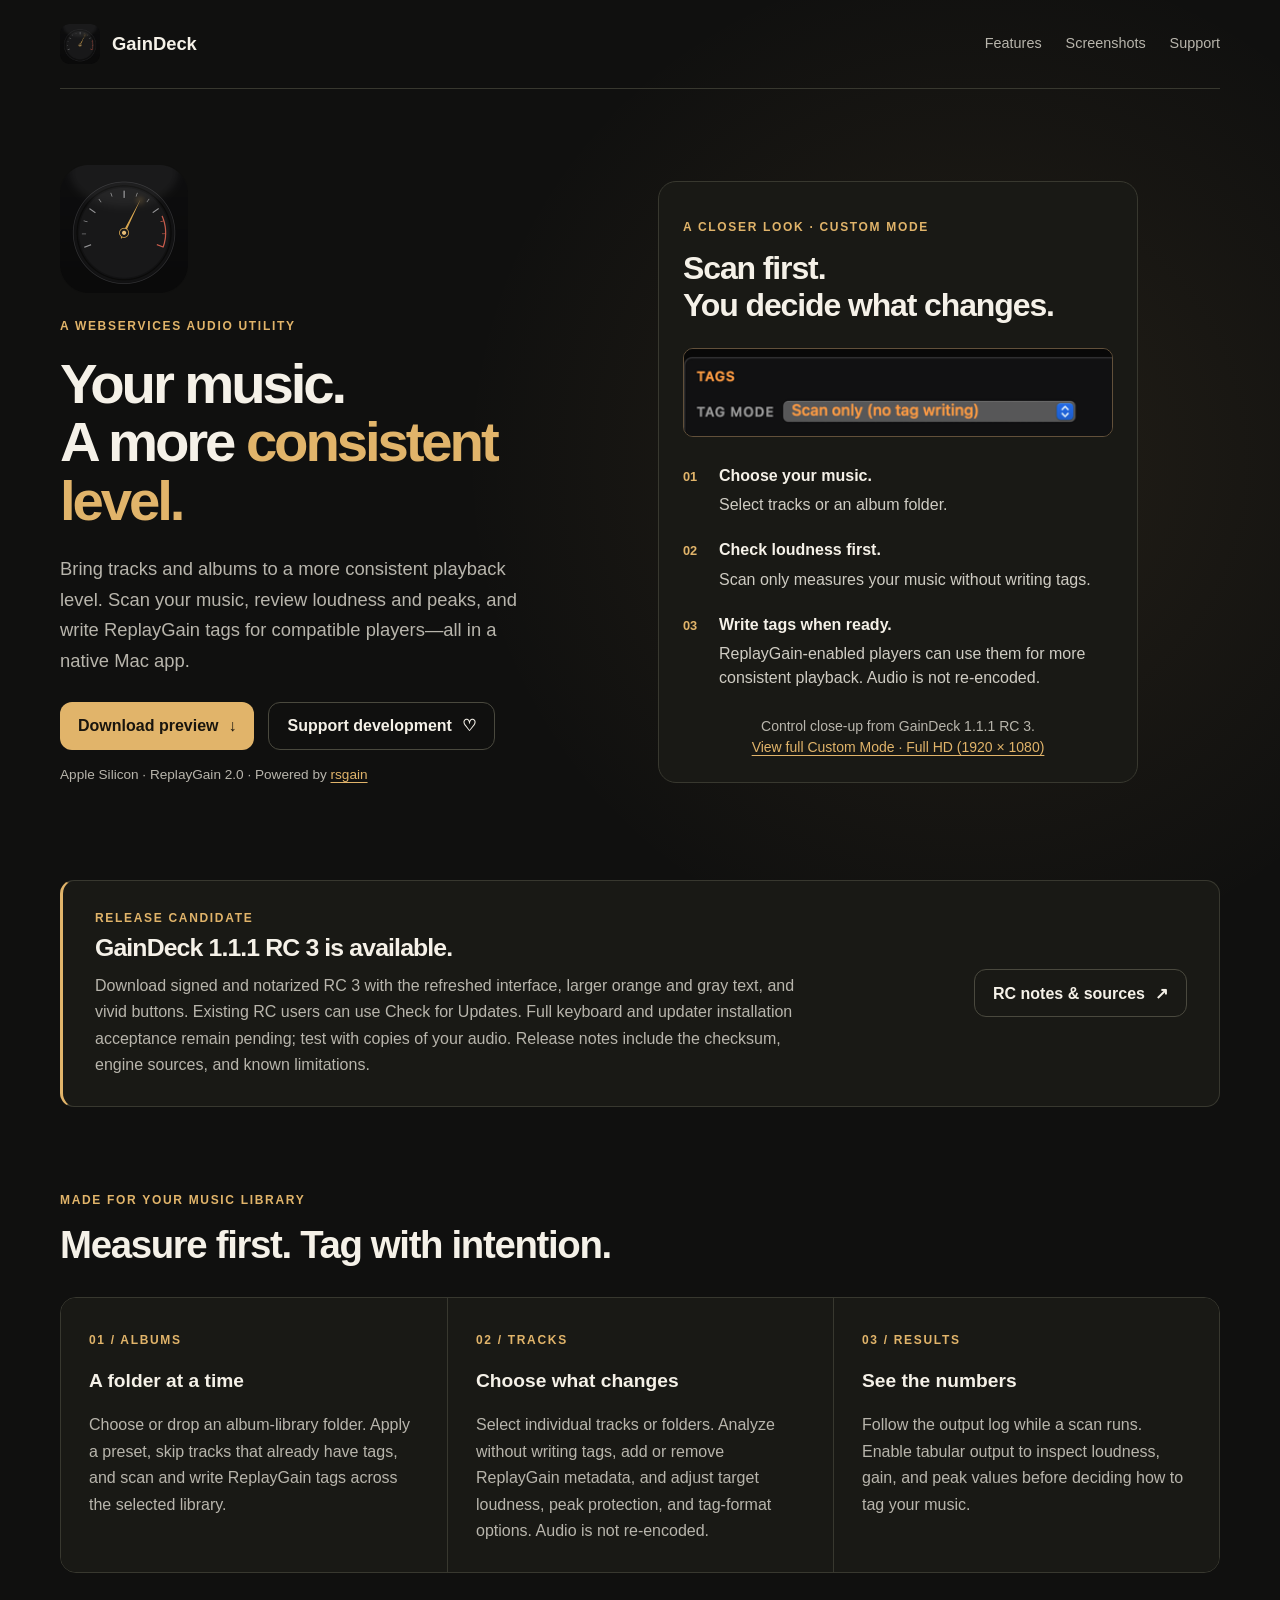
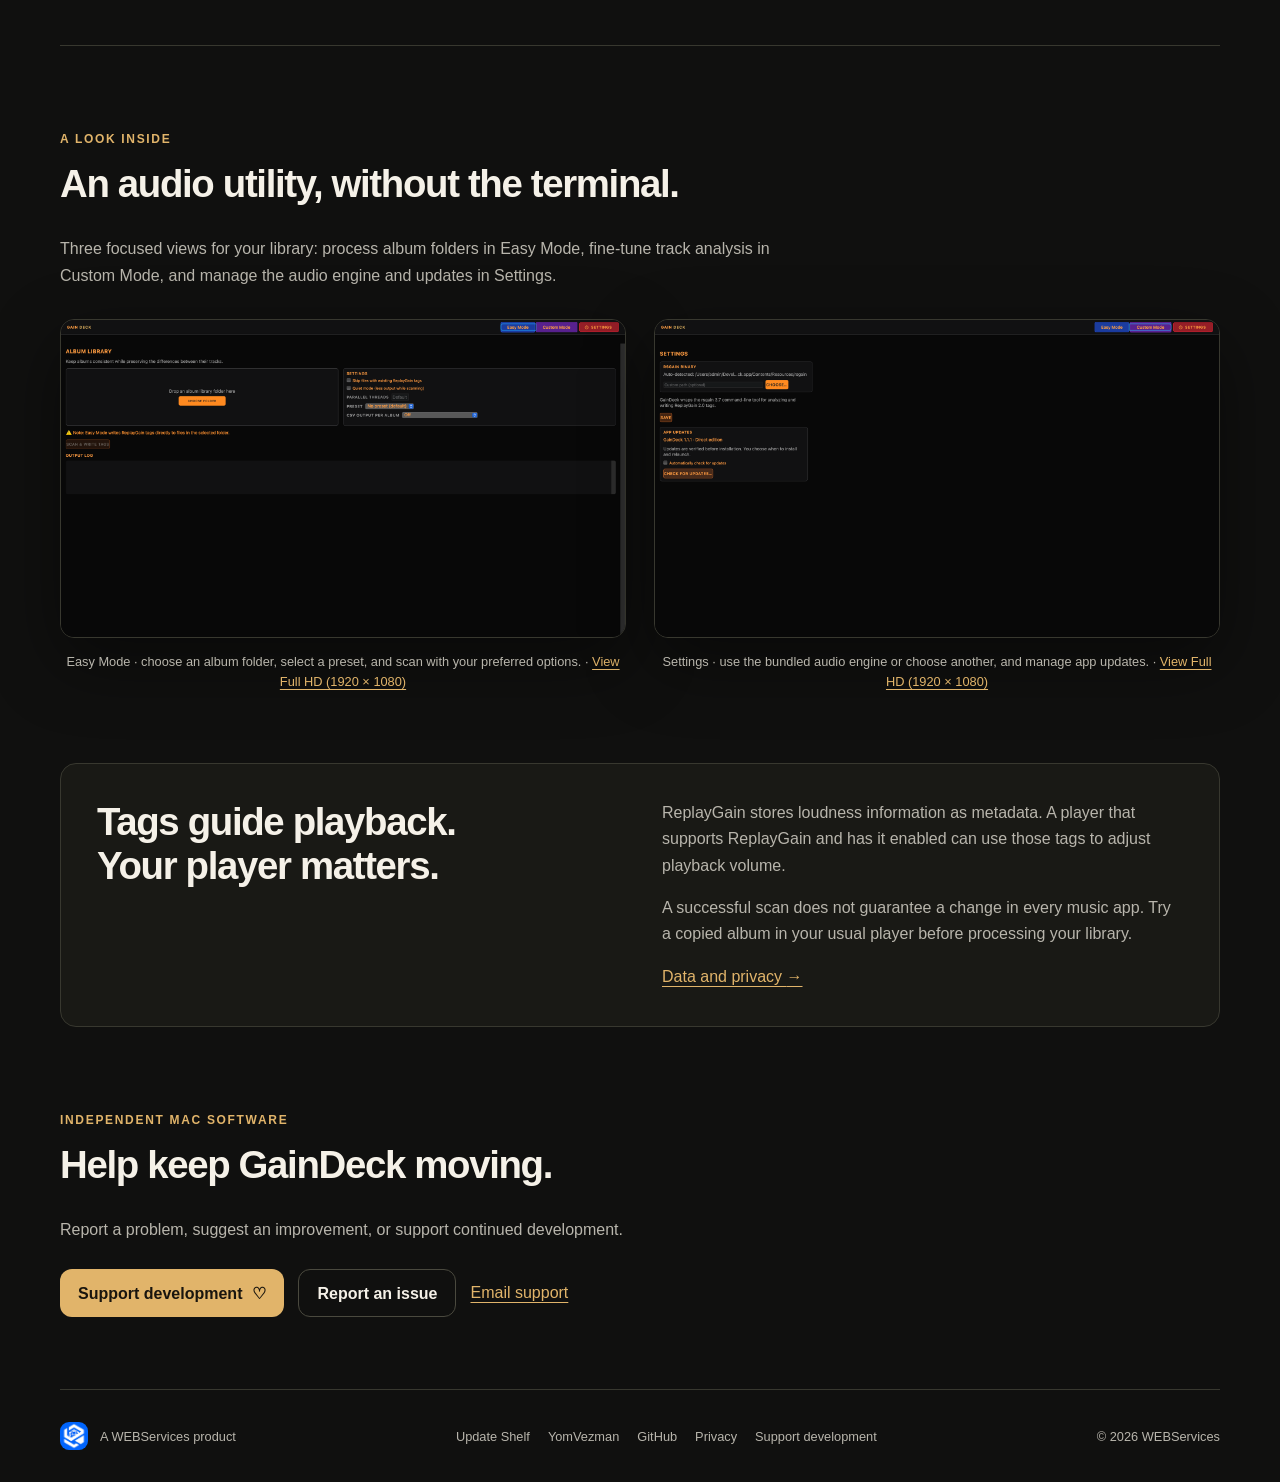
==== index.html @ 5fb3619f "Explain scan-first workflow with readable control close-up" ====
<!doctype html>
<html lang="en">
<head><meta charset="utf-8"><meta name="viewport" content="width=device-width,initial-scale=1"><title>GainDeck — A consistent level for your music</title><meta name="description" content="Analyze tracks and album folders, inspect loudness and peaks, and manage ReplayGain tags in a native Mac app. GainDeck 1.1.1 RC 3 for Apple Silicon."><meta name="theme-color" content="#10100f"><link rel="icon" href="assets/gaindeck-icon.png" type="image/png"><link rel="stylesheet" href="styles.css"></head>
<body>
<a class="skip" href="#main">Skip to content</a>
<header class="wrap site-header"><a class="brand" href="./"><img src="assets/gaindeck-icon.png" alt="" width="40" height="40">GainDeck</a><nav aria-label="Main navigation"><a href="#features">Features</a><a href="#screenshots">Screenshots</a><a href="#support">Support</a></nav></header>
<main id="main" class="wrap">
<section class="hero"><div class="hero-copy"><img class="hero-icon" src="assets/gaindeck-icon.png" alt="GainDeck app icon: a gold VU meter" width="128" height="128"><p class="eyebrow">A WEBServices audio utility</p><h1>Your music.<br>A more <span>consistent level.</span></h1><p class="intro">Bring tracks and albums to a more consistent playback level. Scan your music, review loudness and peaks, and write ReplayGain tags for compatible players—all in a native Mac app.</p><div class="actions"><a class="button primary" href="https://github.com/WEBServices-ORG/gaindeck-releases/releases/download/v1.1.1-rc.3/GainDeck-1.1.1-arm64.dmg">Download preview <span aria-hidden="true">↓</span></a><a class="button secondary" href="https://www.paypal.com/ncp/payment/VRVYW4BB3CH3L" target="_blank" rel="noopener noreferrer">Support development <span aria-hidden="true">♡</span></a></div><p class="small">Apple Silicon · ReplayGain 2.0 · Powered by <a href="https://github.com/complexlogic/rsgain">rsgain</a></p></div>
<figure class="hero-art workflow-card">
<p class="eyebrow">A closer look · Custom Mode</p>
<h2>Scan first.<br>You decide what changes.</h2>
<a class="control-closeup" href="assets/gaindeck-custom-rc3.png" target="_blank" rel="noopener noreferrer" aria-label="View the full Custom Mode screenshot showing Scan only, no tag writing"><img src="assets/gaindeck-custom-rc3.png" alt="Real Custom Mode control: Tag mode is set to Scan only (no tag writing)." width="1920" height="1080" fetchpriority="high"></a>
<ol class="workflow-steps">
<li><strong>Choose your music.</strong><span>Select tracks or an album folder.</span></li>
<li><strong>Check loudness first.</strong><span>Scan only measures your music without writing tags.</span></li>
<li><strong>Write tags when ready.</strong><span>ReplayGain-enabled players can use them for more consistent playback. Audio is not re-encoded.</span></li>
</ol>
<figcaption>Control close-up from GainDeck 1.1.1 RC 3.<br><a href="assets/gaindeck-custom-rc3.png" target="_blank" rel="noopener noreferrer">View full Custom Mode · Full HD (1920 × 1080)</a></figcaption>
</figure></section>
<section id="download" class="release-panel" aria-labelledby="release-title"><div><p class="eyebrow">Release candidate</p><h2 id="release-title">GainDeck 1.1.1 RC 3 is available.</h2><p>Download signed and notarized RC 3 with the refreshed interface, larger orange and gray text, and vivid buttons. Existing RC users can use Check for Updates. Full keyboard and updater installation acceptance remain pending; test with copies of your audio. Release notes include the checksum, engine sources, and known limitations.</p></div><a class="button secondary" href="https://github.com/WEBServices-ORG/gaindeck-releases/releases/tag/v1.1.1-rc.3">RC notes &amp; sources <span aria-hidden="true">↗</span></a></section>
<section id="features" class="section"><p class="eyebrow">Made for your music library</p><h2>Measure first. Tag with intention.</h2><div class="features"><article><span class="number">01 / ALBUMS</span><h3>A folder at a time</h3><p>Choose or drop an album-library folder. Apply a preset, skip tracks that already have tags, and scan and write ReplayGain tags across the selected library.</p></article><article><span class="number">02 / TRACKS</span><h3>Choose what changes</h3><p>Select individual tracks or folders. Analyze without writing tags, add or remove ReplayGain metadata, and adjust target loudness, peak protection, and tag-format options. Audio is not re-encoded.</p></article><article><span class="number">03 / RESULTS</span><h3>See the numbers</h3><p>Follow the output log while a scan runs. Enable tabular output to inspect loudness, gain, and peak values before deciding how to tag your music.</p></article></div></section>
<section id="screenshots" class="section"><p class="eyebrow">A look inside</p><h2>An audio utility, without the terminal.</h2><p class="section-intro">Three focused views for your library: process album folders in Easy Mode, fine-tune track analysis in Custom Mode, and manage the audio engine and updates in Settings.</p><div class="screenshot-grid"><figure class="wide-shot"><a class="product-screenshot" href="assets/gaindeck-easy-rc3.png" target="_blank" rel="noopener noreferrer" aria-label="View full-size GainDeck Easy Mode screenshot"><img src="assets/gaindeck-easy-rc3.png" alt="Easy Mode showing a library folder drop area, scan settings and tag-writing warning." width="1920" height="1080" loading="lazy"></a><figcaption>Easy Mode · choose an album folder, select a preset, and scan with your preferred options. · <a href="assets/gaindeck-easy-rc3.png" target="_blank" rel="noopener noreferrer">View Full HD (1920 × 1080)</a></figcaption></figure><figure class="wide-shot"><a class="product-screenshot" href="assets/gaindeck-settings-rc3.png" target="_blank" rel="noopener noreferrer" aria-label="View full-size GainDeck Settings screenshot"><img src="assets/gaindeck-settings-rc3.png" alt="GainDeck Settings with engine selection and app updates." width="1920" height="1080" loading="lazy"></a><figcaption>Settings · use the bundled audio engine or choose another, and manage app updates. · <a href="assets/gaindeck-settings-rc3.png" target="_blank" rel="noopener noreferrer">View Full HD (1920 × 1080)</a></figcaption></figure></div></section>
<section class="quiet-panel"><h2>Tags guide playback.<br>Your player matters.</h2><div><p>ReplayGain stores loudness information as metadata. A player that supports ReplayGain and has it enabled can use those tags to adjust playback volume.</p><p>A successful scan does not guarantee a change in every music app. Try a copied album in your usual player before processing your library.</p><a href="privacy.html">Data and privacy <span aria-hidden="true">→</span></a></div></section>
<section id="support" class="section"><p class="eyebrow">Independent Mac software</p><h2>Help keep GainDeck moving.</h2><p class="section-intro">Report a problem, suggest an improvement, or support continued development.</p><div class="actions"><a class="button primary" href="https://www.paypal.com/ncp/payment/VRVYW4BB3CH3L" target="_blank" rel="noopener noreferrer">Support development <span aria-hidden="true">♡</span></a><a class="button secondary" href="https://github.com/WEBServices-ORG/gaindeck-releases/issues">Report an issue</a><a href="mailto:beacons_mobile_9k@icloud.com">Email support</a></div></section>
</main>
<footer class="wrap site-footer"><div class="publisher"><img src="assets/webservices-mark.png" alt="" width="28" height="28"><span>A WEBServices product</span></div><nav aria-label="Related products and support"><a href="https://webservices-org.github.io/update-shelf-releases/">Update Shelf</a><a href="https://webservices-org.github.io/yomvezman-releases/">YomVezman</a><a href="https://github.com/WEBServices-ORG/gaindeck-releases">GitHub</a><a href="privacy.html">Privacy</a><a href="https://www.paypal.com/ncp/payment/VRVYW4BB3CH3L" target="_blank" rel="noopener noreferrer">Support development</a></nav><span>© 2026 WEBServices</span></footer>
</body></html>
---- styles.css ----
:root{color-scheme:dark;--bg:#10100f;--panel:#191915;--text:#f5f1e8;--muted:#b8b5ac;--line:#38382f;--accent:#e1b46a;font-family:-apple-system,BlinkMacSystemFont,"SF Pro Display","Segoe UI",sans-serif}
*{box-sizing:border-box}html{scroll-behavior:smooth;scroll-padding-top:2rem}body{margin:0;background:radial-gradient(circle at 76% 15%,rgba(225,180,106,.09),transparent 32rem),var(--bg);color:var(--text);line-height:1.65;-webkit-font-smoothing:antialiased}a{color:var(--accent);text-underline-offset:.22em}a:hover{color:#f5d6a0}a:focus-visible{outline:3px solid var(--accent);outline-offset:5px;border-radius:3px}.wrap{width:min(1160px,calc(100% - 64px));margin-inline:auto}.skip{position:absolute;top:-100px;left:20px;z-index:10;padding:12px 16px;background:var(--panel)}.skip:focus{top:12px}.site-header{display:flex;align-items:center;justify-content:space-between;gap:24px;padding-block:24px;border-bottom:1px solid var(--line)}.brand,.publisher{display:flex;align-items:center;gap:12px}.brand{color:var(--text);font-size:1.15rem;font-weight:750;text-decoration:none}.brand img,.publisher img{display:block;border-radius:9px}nav{display:flex;flex-wrap:wrap;gap:24px}nav a{color:var(--muted);text-decoration:none;font-size:.9rem}.hero{display:grid;grid-template-columns:.85fr 1.15fr;gap:40px;align-items:center;padding-block:76px 80px}.hero-icon{display:block;margin-bottom:24px}.eyebrow,.number{font-size:.75rem;letter-spacing:.14em;text-transform:uppercase;color:var(--accent);font-weight:700}h1{font-size:clamp(2.8rem,4.4vw,4.5rem);line-height:1.04;letter-spacing:-.055em;margin:18px 0 24px}h1 span{color:var(--accent)}.intro{font-size:1.15rem;color:var(--muted);max-width:34rem}.actions{display:flex;align-items:center;gap:14px;flex-wrap:wrap;margin-top:26px}.button{display:inline-flex;align-items:center;justify-content:center;gap:10px;min-height:48px;padding:12px 18px;border-radius:12px;text-decoration:none;font-weight:650;line-height:1.35}.primary{background:var(--accent);color:#19150e}.primary:hover{background:#f0c887;color:#19150e}.secondary{border:1px solid #4a493e;color:var(--text)}.secondary:hover{border-color:var(--accent);color:var(--text)}.small{font-size:.85rem;color:var(--muted)}.hero-art{min-width:0;width:100%;max-width:480px;margin:0 auto}.product-screenshot{display:block;overflow:hidden;border:1px solid var(--line);border-radius:14px;box-shadow:0 24px 70px rgba(0,0,0,.45)}.product-screenshot img{display:block;width:100%;height:auto}figcaption{text-align:center;color:var(--muted);font-size:.8rem;margin-top:14px;line-height:1.5}.release-panel{display:flex;align-items:center;justify-content:space-between;gap:32px;padding:28px 32px;border:1px solid var(--line);border-left:3px solid var(--accent);border-radius:14px;background:var(--panel)}.release-panel h2{font-size:1.55rem;margin:6px 0 10px}.release-panel p{max-width:700px;margin:0;color:var(--muted)}.release-panel .eyebrow{color:var(--accent)}.release-panel .button{flex-shrink:0}.section{padding-block:72px}.section+.section{border-top:1px solid var(--line)}h2{font-size:clamp(1.9rem,3vw,2.7rem);line-height:1.15;letter-spacing:-.035em;margin:12px 0 30px}.features{display:grid;grid-template-columns:repeat(3,minmax(0,1fr));border:1px solid var(--line);border-radius:16px;overflow:hidden}.features article{padding:28px;background:var(--panel)}.features article+article{border-left:1px solid var(--line)}h3{font-size:1.2rem;margin:12px 0}.features p,.section-intro,.quiet-panel p,.prose p{color:var(--muted)}.features p{margin-bottom:0}.section-intro{max-width:720px}.screenshot-grid{display:grid;grid-template-columns:repeat(2,minmax(0,1fr));gap:28px;margin-top:30px}.wide-shot{width:100%;min-width:0;margin:0}.quiet-panel{display:grid;grid-template-columns:1fr 1fr;gap:44px;padding:36px;background:var(--panel);border:1px solid var(--line);border-radius:16px}.quiet-panel h2{margin:0}.quiet-panel p:first-child{margin-top:0}.site-footer{display:flex;align-items:center;flex-wrap:wrap;gap:24px;justify-content:space-between;padding-block:32px;border-top:1px solid var(--line);font-size:.8rem;color:var(--muted)}.site-footer nav{gap:18px}.site-footer nav a{font-size:.8rem}.prose{max-width:760px;padding-block:60px}.prose h1{font-size:3rem}.prose h2{font-size:1.5rem;margin-top:36px;margin-bottom:16px}
@media(max-width:980px){.hero{grid-template-columns:1fr;gap:30px}.hero-copy{max-width:700px}.hero-icon{width:96px;height:96px}.release-panel{align-items:flex-start;flex-direction:column}.features{grid-template-columns:1fr}.features article+article{border-left:0;border-top:1px solid var(--line)}}
@media(max-width:640px){.screenshot-grid{grid-template-columns:1fr}.wrap{width:calc(100% - 36px)}.site-header{flex-wrap:wrap;gap:16px}nav{gap:18px}.hero{padding-block:44px}h1{font-size:clamp(2.5rem,9vw,3.5rem)}.section{padding-block:44px}.quiet-panel{grid-template-columns:1fr;padding:24px;gap:24px}.release-panel{padding:24px}.site-footer{align-items:flex-start;flex-direction:column}.prose h1{font-size:2.4rem}}
@media(prefers-reduced-motion:reduce){html{scroll-behavior:auto}}

/* Enlarge the actual tag-mode control without modifying the source screenshot. */
.workflow-card{padding:24px;background:var(--panel);border:1px solid var(--line);border-radius:18px}
.workflow-card h2{font-size:clamp(1.6rem,2.5vw,2.1rem);margin:10px 0 24px}
.control-closeup{display:block;position:relative;overflow:hidden;aspect-ratio:410/85;border:1px solid #62503a;border-radius:10px;background:#111}
.control-closeup img{position:absolute;width:468.292683%;max-width:none;height:auto;left:-3.902439%;top:-517.647059%}
.workflow-steps{padding:0;margin:26px 0;list-style:none;counter-reset:step;display:grid;gap:20px}
.workflow-steps li{counter-increment:step;position:relative;padding-left:36px}
.workflow-steps li::before{content:counter(step,decimal-leading-zero);position:absolute;left:0;color:var(--accent);font-size:.8rem;font-weight:700;top:3px}
.workflow-steps strong,.workflow-steps span{display:block}
.workflow-steps strong{font-size:1rem;color:var(--text)}
.workflow-steps span{font-size:1rem;color:#cfccc3;line-height:1.5;margin-top:4px}
.workflow-card figcaption{font-size:.875rem}
@media(max-width:380px){.workflow-card{padding:16px}}
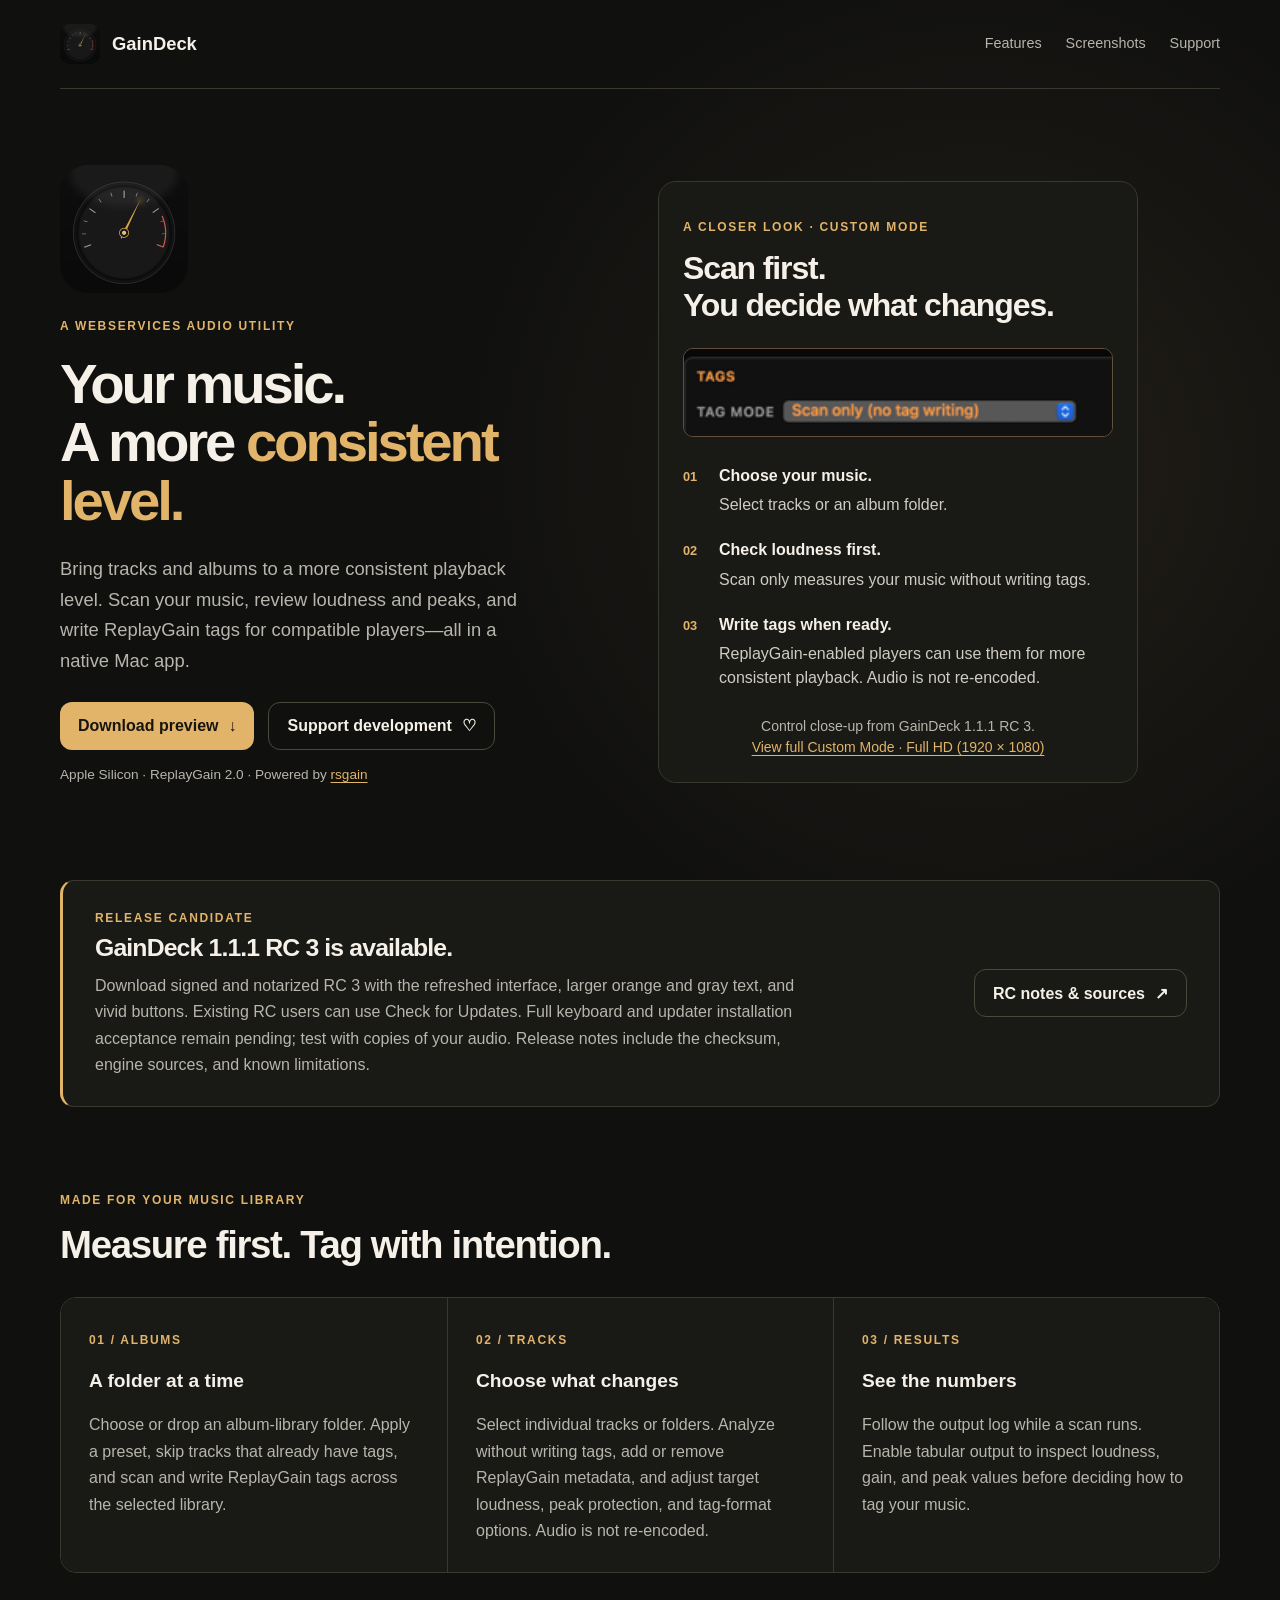
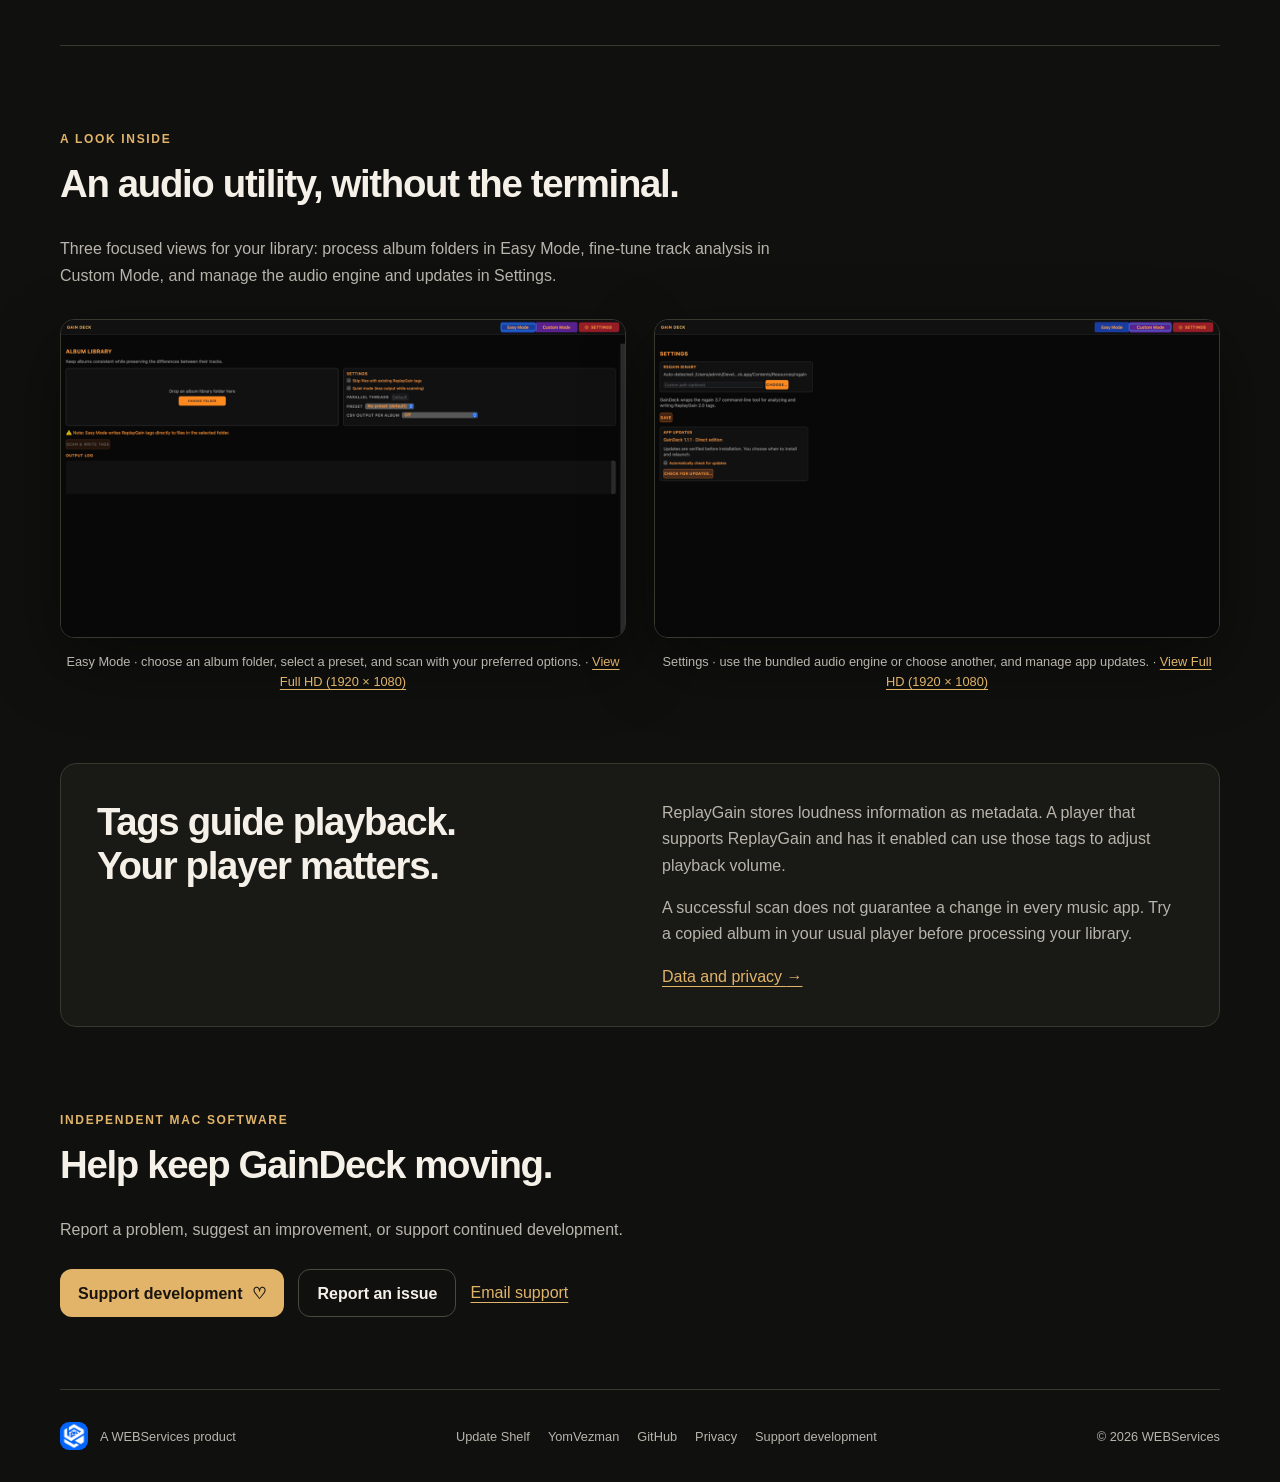
==== commit d05f0e6a: "Use 720p website previews and retain Full HD links" ====
--- a/index.html
+++ b/index.html
@@ -9,7 +9,7 @@
 <figure class="hero-art workflow-card">
 <p class="eyebrow">A closer look · Custom Mode</p>
 <h2>Scan first.<br>You decide what changes.</h2>
-<a class="control-closeup" href="assets/gaindeck-custom-rc3.png" target="_blank" rel="noopener noreferrer" aria-label="View the full Custom Mode screenshot showing Scan only, no tag writing"><img src="assets/gaindeck-custom-rc3.png" alt="Real Custom Mode control: Tag mode is set to Scan only (no tag writing)." width="1920" height="1080" fetchpriority="high"></a>
+<a class="control-closeup" href="assets/gaindeck-custom-rc3.png" target="_blank" rel="noopener noreferrer" aria-label="View the full Custom Mode screenshot showing Scan only, no tag writing"><img src="assets/gaindeck-custom-rc3-720p.png" alt="Real Custom Mode control: Tag mode is set to Scan only (no tag writing)." width="1280" height="720" fetchpriority="high"></a>
 <ol class="workflow-steps">
 <li><strong>Choose your music.</strong><span>Select tracks or an album folder.</span></li>
 <li><strong>Check loudness first.</strong><span>Scan only measures your music without writing tags.</span></li>
@@ -19,7 +19,7 @@
 </figure></section>
 <section id="download" class="release-panel" aria-labelledby="release-title"><div><p class="eyebrow">Release candidate</p><h2 id="release-title">GainDeck 1.1.1 RC 3 is available.</h2><p>Download signed and notarized RC 3 with the refreshed interface, larger orange and gray text, and vivid buttons. Existing RC users can use Check for Updates. Full keyboard and updater installation acceptance remain pending; test with copies of your audio. Release notes include the checksum, engine sources, and known limitations.</p></div><a class="button secondary" href="https://github.com/WEBServices-ORG/gaindeck-releases/releases/tag/v1.1.1-rc.3">RC notes &amp; sources <span aria-hidden="true">↗</span></a></section>
 <section id="features" class="section"><p class="eyebrow">Made for your music library</p><h2>Measure first. Tag with intention.</h2><div class="features"><article><span class="number">01 / ALBUMS</span><h3>A folder at a time</h3><p>Choose or drop an album-library folder. Apply a preset, skip tracks that already have tags, and scan and write ReplayGain tags across the selected library.</p></article><article><span class="number">02 / TRACKS</span><h3>Choose what changes</h3><p>Select individual tracks or folders. Analyze without writing tags, add or remove ReplayGain metadata, and adjust target loudness, peak protection, and tag-format options. Audio is not re-encoded.</p></article><article><span class="number">03 / RESULTS</span><h3>See the numbers</h3><p>Follow the output log while a scan runs. Enable tabular output to inspect loudness, gain, and peak values before deciding how to tag your music.</p></article></div></section>
-<section id="screenshots" class="section"><p class="eyebrow">A look inside</p><h2>An audio utility, without the terminal.</h2><p class="section-intro">Three focused views for your library: process album folders in Easy Mode, fine-tune track analysis in Custom Mode, and manage the audio engine and updates in Settings.</p><div class="screenshot-grid"><figure class="wide-shot"><a class="product-screenshot" href="assets/gaindeck-easy-rc3.png" target="_blank" rel="noopener noreferrer" aria-label="View full-size GainDeck Easy Mode screenshot"><img src="assets/gaindeck-easy-rc3.png" alt="Easy Mode showing a library folder drop area, scan settings and tag-writing warning." width="1920" height="1080" loading="lazy"></a><figcaption>Easy Mode · choose an album folder, select a preset, and scan with your preferred options. · <a href="assets/gaindeck-easy-rc3.png" target="_blank" rel="noopener noreferrer">View Full HD (1920 × 1080)</a></figcaption></figure><figure class="wide-shot"><a class="product-screenshot" href="assets/gaindeck-settings-rc3.png" target="_blank" rel="noopener noreferrer" aria-label="View full-size GainDeck Settings screenshot"><img src="assets/gaindeck-settings-rc3.png" alt="GainDeck Settings with engine selection and app updates." width="1920" height="1080" loading="lazy"></a><figcaption>Settings · use the bundled audio engine or choose another, and manage app updates. · <a href="assets/gaindeck-settings-rc3.png" target="_blank" rel="noopener noreferrer">View Full HD (1920 × 1080)</a></figcaption></figure></div></section>
+<section id="screenshots" class="section"><p class="eyebrow">A look inside</p><h2>An audio utility, without the terminal.</h2><p class="section-intro">Three focused views for your library: process album folders in Easy Mode, fine-tune track analysis in Custom Mode, and manage the audio engine and updates in Settings.</p><div class="screenshot-grid"><figure class="wide-shot"><a class="product-screenshot" href="assets/gaindeck-easy-rc3.png" target="_blank" rel="noopener noreferrer" aria-label="View full-size GainDeck Easy Mode screenshot"><img src="assets/gaindeck-easy-rc3-720p.png" alt="Easy Mode showing a library folder drop area, scan settings and tag-writing warning." width="1280" height="720" loading="lazy"></a><figcaption>Easy Mode · choose an album folder, select a preset, and scan with your preferred options. · <a href="assets/gaindeck-easy-rc3.png" target="_blank" rel="noopener noreferrer">View Full HD (1920 × 1080)</a></figcaption></figure><figure class="wide-shot"><a class="product-screenshot" href="assets/gaindeck-settings-rc3.png" target="_blank" rel="noopener noreferrer" aria-label="View full-size GainDeck Settings screenshot"><img src="assets/gaindeck-settings-rc3-720p.png" alt="GainDeck Settings with engine selection and app updates." width="1280" height="720" loading="lazy"></a><figcaption>Settings · use the bundled audio engine or choose another, and manage app updates. · <a href="assets/gaindeck-settings-rc3.png" target="_blank" rel="noopener noreferrer">View Full HD (1920 × 1080)</a></figcaption></figure></div></section>
 <section class="quiet-panel"><h2>Tags guide playback.<br>Your player matters.</h2><div><p>ReplayGain stores loudness information as metadata. A player that supports ReplayGain and has it enabled can use those tags to adjust playback volume.</p><p>A successful scan does not guarantee a change in every music app. Try a copied album in your usual player before processing your library.</p><a href="privacy.html">Data and privacy <span aria-hidden="true">→</span></a></div></section>
 <section id="support" class="section"><p class="eyebrow">Independent Mac software</p><h2>Help keep GainDeck moving.</h2><p class="section-intro">Report a problem, suggest an improvement, or support continued development.</p><div class="actions"><a class="button primary" href="https://www.paypal.com/ncp/payment/VRVYW4BB3CH3L" target="_blank" rel="noopener noreferrer">Support development <span aria-hidden="true">♡</span></a><a class="button secondary" href="https://github.com/WEBServices-ORG/gaindeck-releases/issues">Report an issue</a><a href="mailto:beacons_mobile_9k@icloud.com">Email support</a></div></section>
 </main>
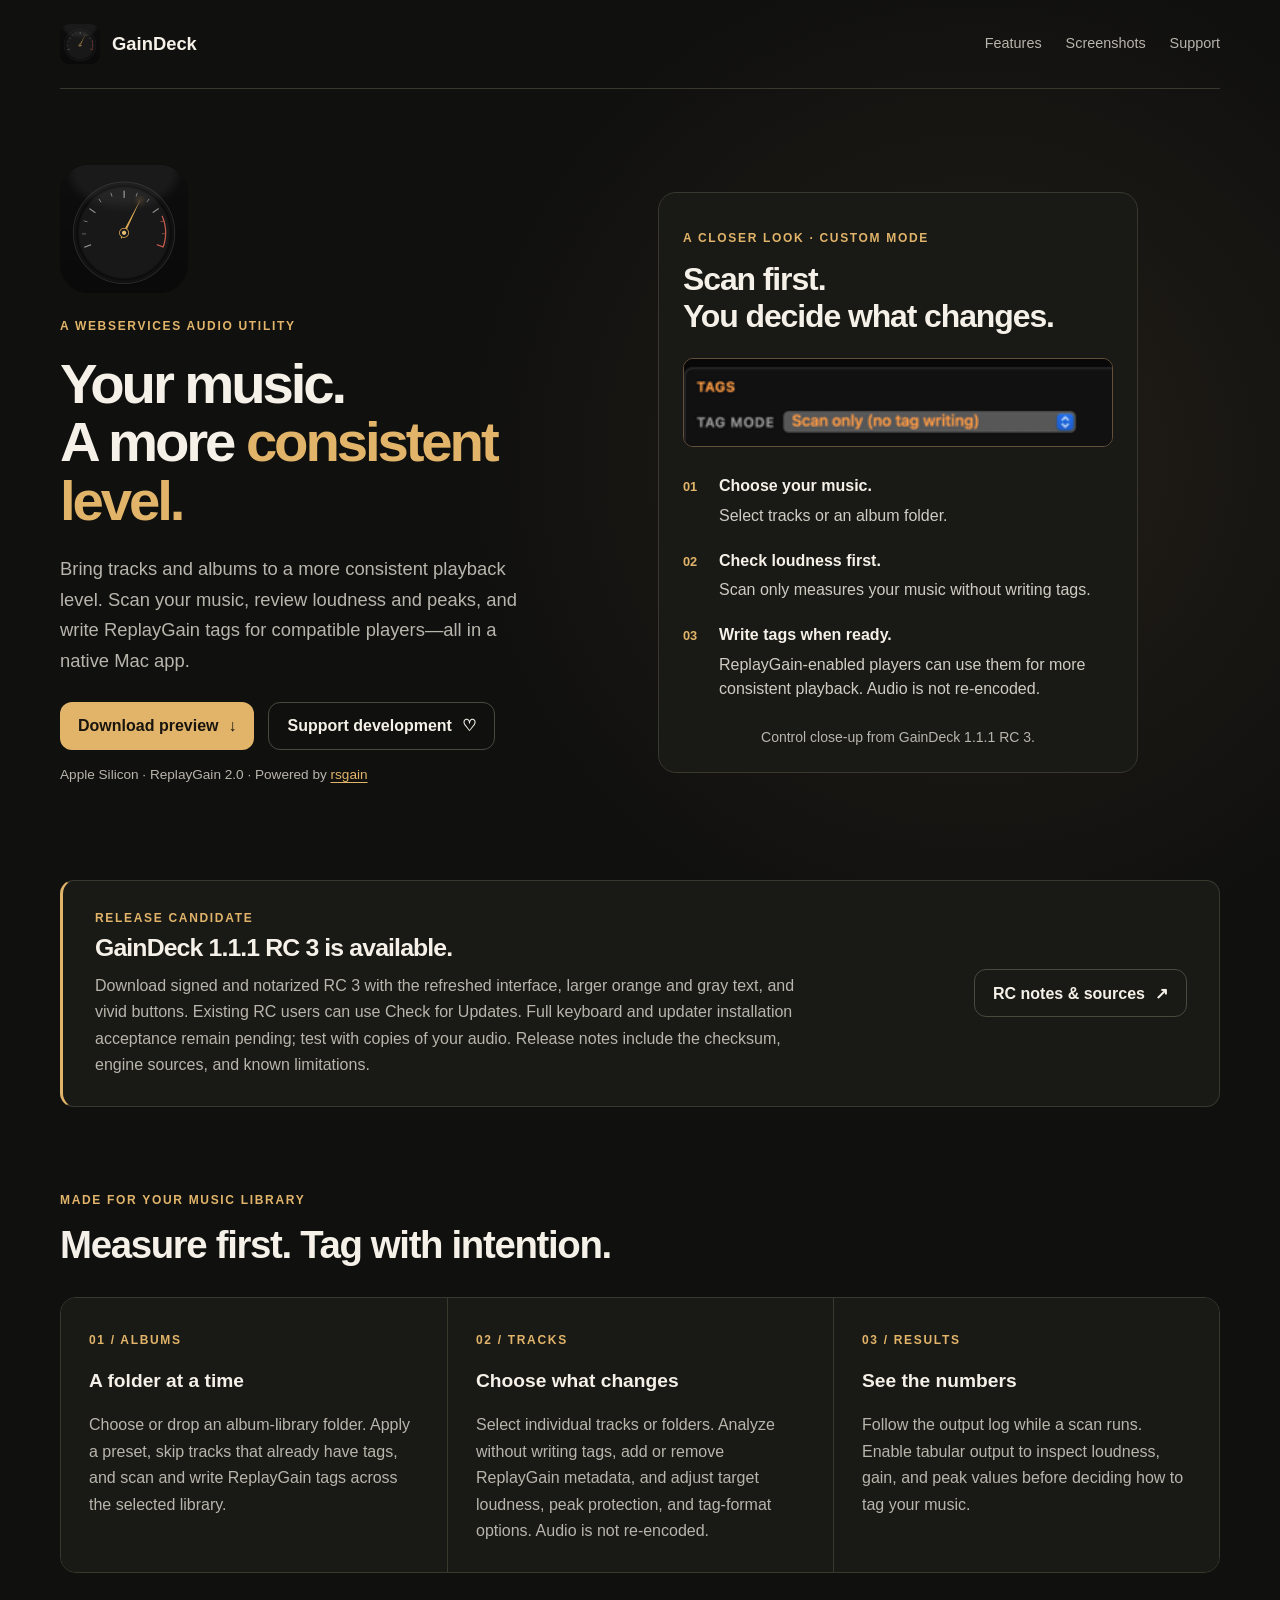
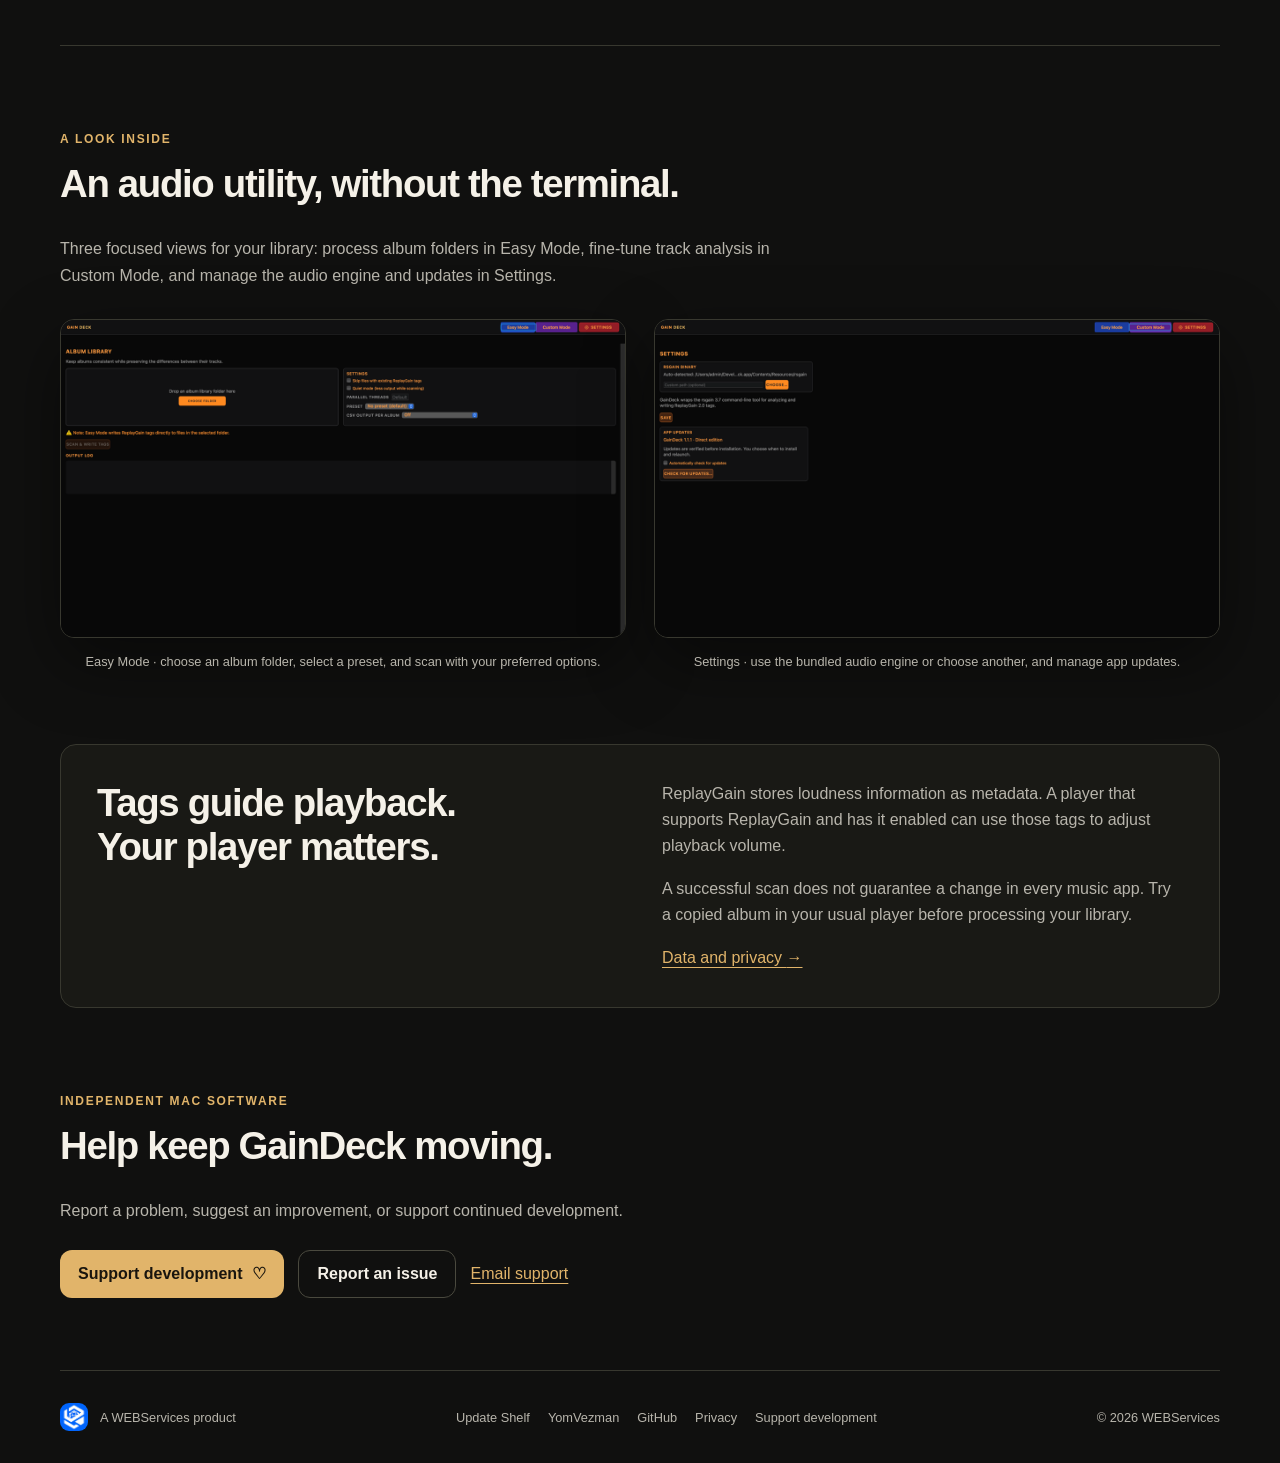
==== commit f6c3896a: "Remove full-size screenshot links from website and README" ====
--- a/index.html
+++ b/index.html
@@ -9,17 +9,17 @@
 <figure class="hero-art workflow-card">
 <p class="eyebrow">A closer look · Custom Mode</p>
 <h2>Scan first.<br>You decide what changes.</h2>
-<a class="control-closeup" href="assets/gaindeck-custom-rc3.png" target="_blank" rel="noopener noreferrer" aria-label="View the full Custom Mode screenshot showing Scan only, no tag writing"><img src="assets/gaindeck-custom-rc3-720p.png" alt="Real Custom Mode control: Tag mode is set to Scan only (no tag writing)." width="1280" height="720" fetchpriority="high"></a>
+<div class="control-closeup"><img src="assets/gaindeck-custom-rc3-720p.png" alt="Real Custom Mode control: Tag mode is set to Scan only (no tag writing)." width="1280" height="720" fetchpriority="high"></div>
 <ol class="workflow-steps">
 <li><strong>Choose your music.</strong><span>Select tracks or an album folder.</span></li>
 <li><strong>Check loudness first.</strong><span>Scan only measures your music without writing tags.</span></li>
 <li><strong>Write tags when ready.</strong><span>ReplayGain-enabled players can use them for more consistent playback. Audio is not re-encoded.</span></li>
 </ol>
-<figcaption>Control close-up from GainDeck 1.1.1 RC 3.<br><a href="assets/gaindeck-custom-rc3.png" target="_blank" rel="noopener noreferrer">View full Custom Mode · Full HD (1920 × 1080)</a></figcaption>
+<figcaption>Control close-up from GainDeck 1.1.1 RC 3.</figcaption>
 </figure></section>
 <section id="download" class="release-panel" aria-labelledby="release-title"><div><p class="eyebrow">Release candidate</p><h2 id="release-title">GainDeck 1.1.1 RC 3 is available.</h2><p>Download signed and notarized RC 3 with the refreshed interface, larger orange and gray text, and vivid buttons. Existing RC users can use Check for Updates. Full keyboard and updater installation acceptance remain pending; test with copies of your audio. Release notes include the checksum, engine sources, and known limitations.</p></div><a class="button secondary" href="https://github.com/WEBServices-ORG/gaindeck-releases/releases/tag/v1.1.1-rc.3">RC notes &amp; sources <span aria-hidden="true">↗</span></a></section>
 <section id="features" class="section"><p class="eyebrow">Made for your music library</p><h2>Measure first. Tag with intention.</h2><div class="features"><article><span class="number">01 / ALBUMS</span><h3>A folder at a time</h3><p>Choose or drop an album-library folder. Apply a preset, skip tracks that already have tags, and scan and write ReplayGain tags across the selected library.</p></article><article><span class="number">02 / TRACKS</span><h3>Choose what changes</h3><p>Select individual tracks or folders. Analyze without writing tags, add or remove ReplayGain metadata, and adjust target loudness, peak protection, and tag-format options. Audio is not re-encoded.</p></article><article><span class="number">03 / RESULTS</span><h3>See the numbers</h3><p>Follow the output log while a scan runs. Enable tabular output to inspect loudness, gain, and peak values before deciding how to tag your music.</p></article></div></section>
-<section id="screenshots" class="section"><p class="eyebrow">A look inside</p><h2>An audio utility, without the terminal.</h2><p class="section-intro">Three focused views for your library: process album folders in Easy Mode, fine-tune track analysis in Custom Mode, and manage the audio engine and updates in Settings.</p><div class="screenshot-grid"><figure class="wide-shot"><a class="product-screenshot" href="assets/gaindeck-easy-rc3.png" target="_blank" rel="noopener noreferrer" aria-label="View full-size GainDeck Easy Mode screenshot"><img src="assets/gaindeck-easy-rc3-720p.png" alt="Easy Mode showing a library folder drop area, scan settings and tag-writing warning." width="1280" height="720" loading="lazy"></a><figcaption>Easy Mode · choose an album folder, select a preset, and scan with your preferred options. · <a href="assets/gaindeck-easy-rc3.png" target="_blank" rel="noopener noreferrer">View Full HD (1920 × 1080)</a></figcaption></figure><figure class="wide-shot"><a class="product-screenshot" href="assets/gaindeck-settings-rc3.png" target="_blank" rel="noopener noreferrer" aria-label="View full-size GainDeck Settings screenshot"><img src="assets/gaindeck-settings-rc3-720p.png" alt="GainDeck Settings with engine selection and app updates." width="1280" height="720" loading="lazy"></a><figcaption>Settings · use the bundled audio engine or choose another, and manage app updates. · <a href="assets/gaindeck-settings-rc3.png" target="_blank" rel="noopener noreferrer">View Full HD (1920 × 1080)</a></figcaption></figure></div></section>
+<section id="screenshots" class="section"><p class="eyebrow">A look inside</p><h2>An audio utility, without the terminal.</h2><p class="section-intro">Three focused views for your library: process album folders in Easy Mode, fine-tune track analysis in Custom Mode, and manage the audio engine and updates in Settings.</p><div class="screenshot-grid"><figure class="wide-shot"><div class="product-screenshot"><img src="assets/gaindeck-easy-rc3-720p.png" alt="Easy Mode showing a library folder drop area, scan settings and tag-writing warning." width="1280" height="720" loading="lazy"></div><figcaption>Easy Mode · choose an album folder, select a preset, and scan with your preferred options.</figcaption></figure><figure class="wide-shot"><div class="product-screenshot"><img src="assets/gaindeck-settings-rc3-720p.png" alt="GainDeck Settings with engine selection and app updates." width="1280" height="720" loading="lazy"></div><figcaption>Settings · use the bundled audio engine or choose another, and manage app updates.</figcaption></figure></div></section>
 <section class="quiet-panel"><h2>Tags guide playback.<br>Your player matters.</h2><div><p>ReplayGain stores loudness information as metadata. A player that supports ReplayGain and has it enabled can use those tags to adjust playback volume.</p><p>A successful scan does not guarantee a change in every music app. Try a copied album in your usual player before processing your library.</p><a href="privacy.html">Data and privacy <span aria-hidden="true">→</span></a></div></section>
 <section id="support" class="section"><p class="eyebrow">Independent Mac software</p><h2>Help keep GainDeck moving.</h2><p class="section-intro">Report a problem, suggest an improvement, or support continued development.</p><div class="actions"><a class="button primary" href="https://www.paypal.com/ncp/payment/VRVYW4BB3CH3L" target="_blank" rel="noopener noreferrer">Support development <span aria-hidden="true">♡</span></a><a class="button secondary" href="https://github.com/WEBServices-ORG/gaindeck-releases/issues">Report an issue</a><a href="mailto:beacons_mobile_9k@icloud.com">Email support</a></div></section>
 </main>
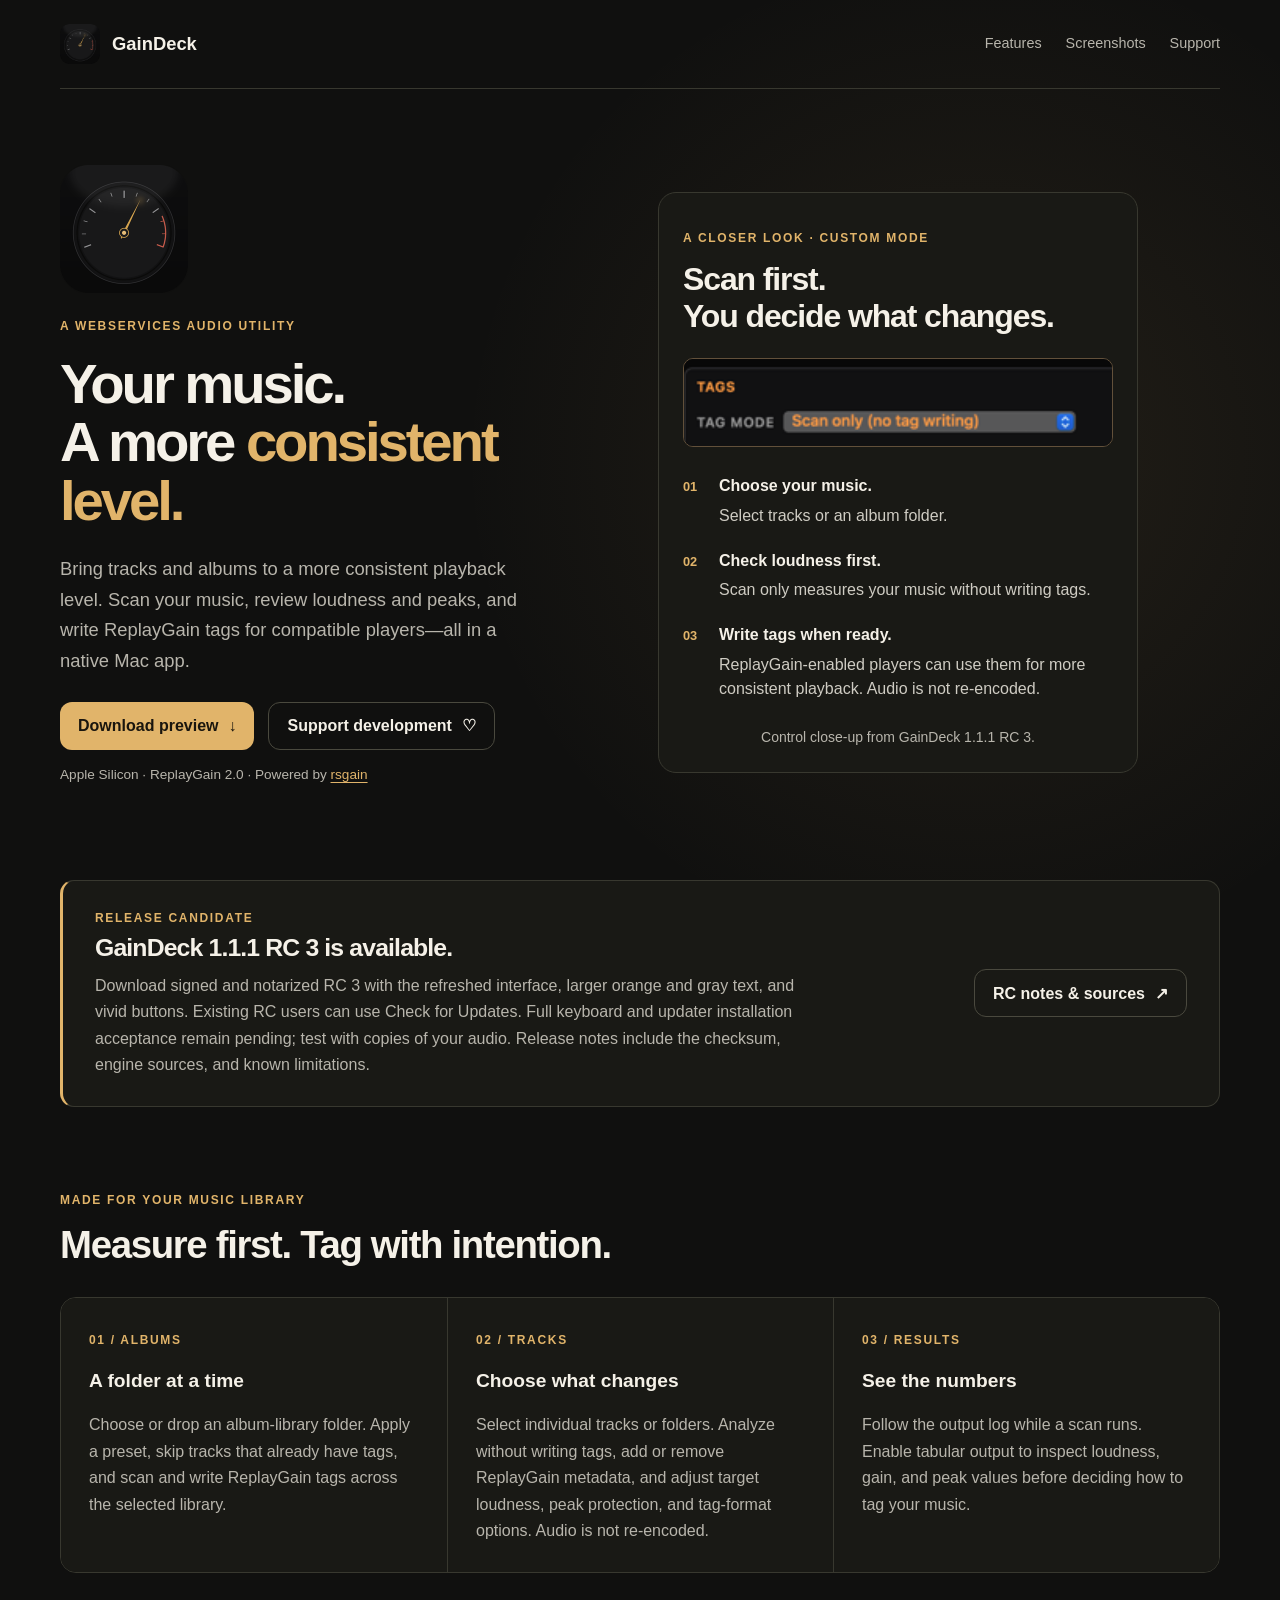
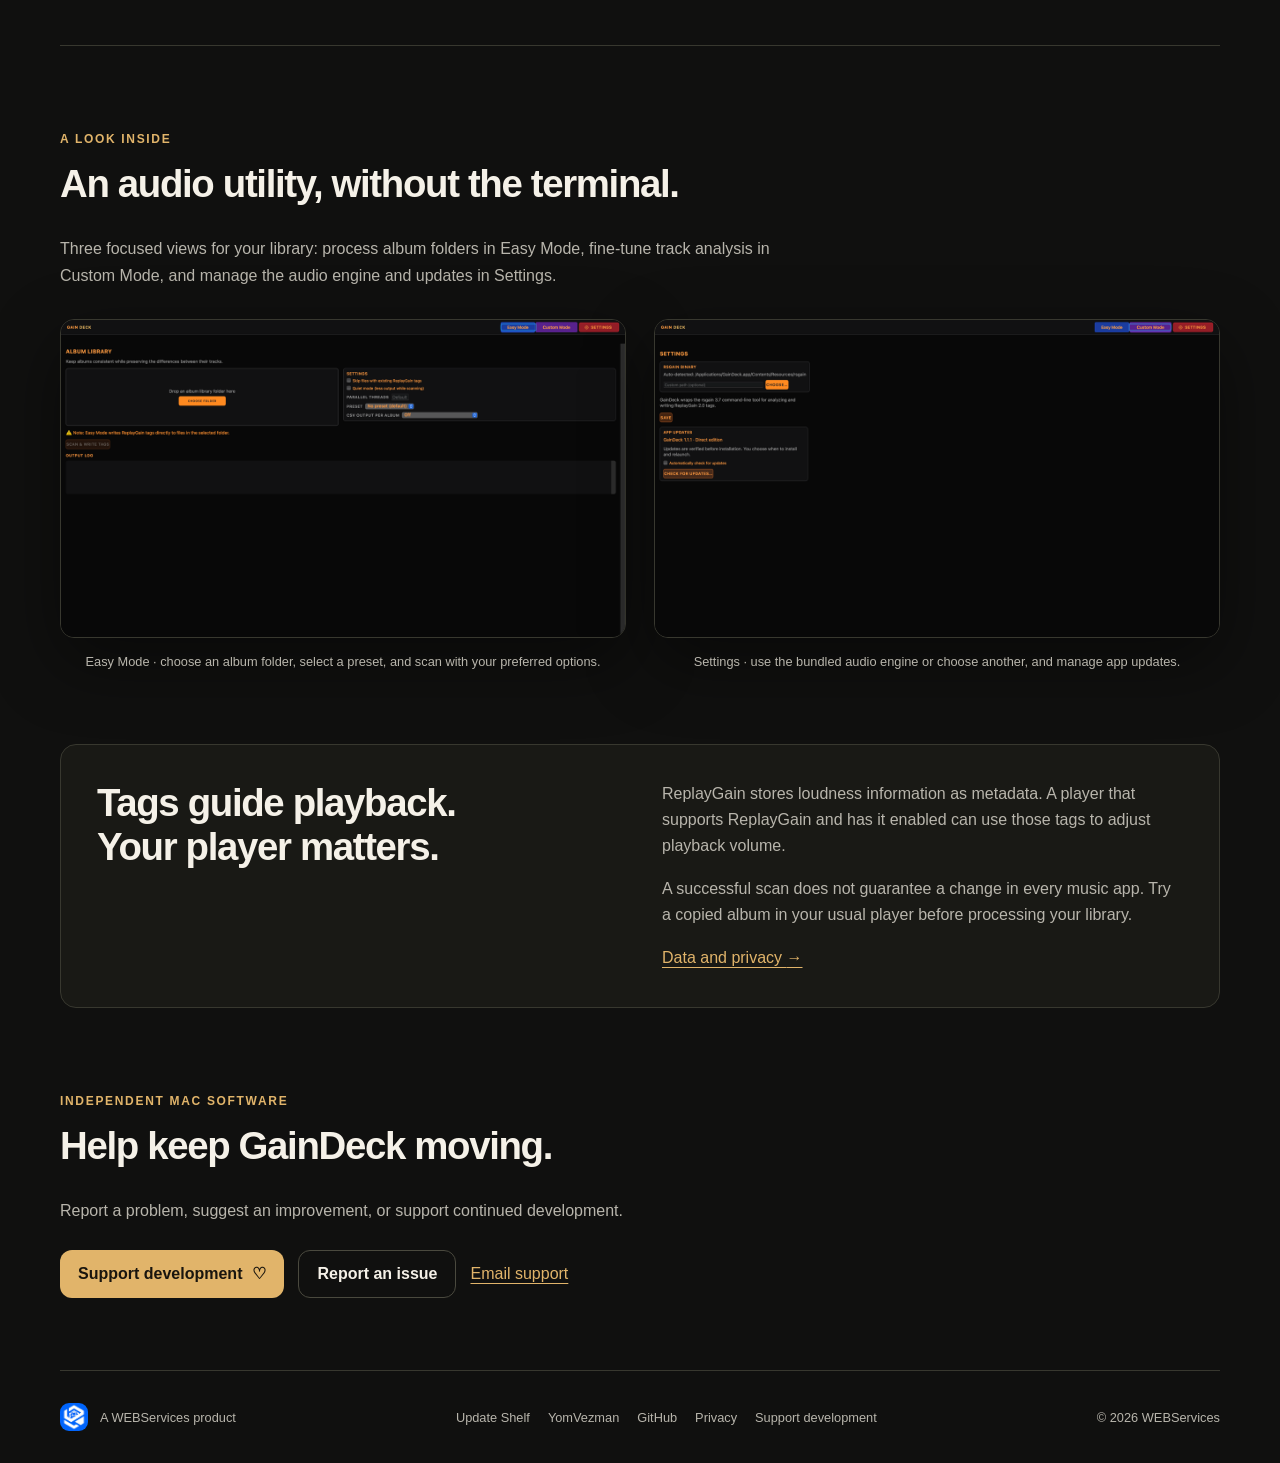
==== commit fe4853b0: "Refresh GainDeck 1.1.1 screenshots at 720p" ====
--- a/index.html
+++ b/index.html
@@ -9,7 +9,7 @@
 <figure class="hero-art workflow-card">
 <p class="eyebrow">A closer look · Custom Mode</p>
 <h2>Scan first.<br>You decide what changes.</h2>
-<div class="control-closeup"><img src="assets/gaindeck-custom-rc3-720p.png" alt="Real Custom Mode control: Tag mode is set to Scan only (no tag writing)." width="1280" height="720" fetchpriority="high"></div>
+<div class="control-closeup"><img src="assets/gaindeck-custom-20261113-720p.png" alt="Real Custom Mode control: Tag mode is set to Scan only (no tag writing)." width="1280" height="720" fetchpriority="high"></div>
 <ol class="workflow-steps">
 <li><strong>Choose your music.</strong><span>Select tracks or an album folder.</span></li>
 <li><strong>Check loudness first.</strong><span>Scan only measures your music without writing tags.</span></li>
@@ -19,7 +19,7 @@
 </figure></section>
 <section id="download" class="release-panel" aria-labelledby="release-title"><div><p class="eyebrow">Release candidate</p><h2 id="release-title">GainDeck 1.1.1 RC 3 is available.</h2><p>Download signed and notarized RC 3 with the refreshed interface, larger orange and gray text, and vivid buttons. Existing RC users can use Check for Updates. Full keyboard and updater installation acceptance remain pending; test with copies of your audio. Release notes include the checksum, engine sources, and known limitations.</p></div><a class="button secondary" href="https://github.com/WEBServices-ORG/gaindeck-releases/releases/tag/v1.1.1-rc.3">RC notes &amp; sources <span aria-hidden="true">↗</span></a></section>
 <section id="features" class="section"><p class="eyebrow">Made for your music library</p><h2>Measure first. Tag with intention.</h2><div class="features"><article><span class="number">01 / ALBUMS</span><h3>A folder at a time</h3><p>Choose or drop an album-library folder. Apply a preset, skip tracks that already have tags, and scan and write ReplayGain tags across the selected library.</p></article><article><span class="number">02 / TRACKS</span><h3>Choose what changes</h3><p>Select individual tracks or folders. Analyze without writing tags, add or remove ReplayGain metadata, and adjust target loudness, peak protection, and tag-format options. Audio is not re-encoded.</p></article><article><span class="number">03 / RESULTS</span><h3>See the numbers</h3><p>Follow the output log while a scan runs. Enable tabular output to inspect loudness, gain, and peak values before deciding how to tag your music.</p></article></div></section>
-<section id="screenshots" class="section"><p class="eyebrow">A look inside</p><h2>An audio utility, without the terminal.</h2><p class="section-intro">Three focused views for your library: process album folders in Easy Mode, fine-tune track analysis in Custom Mode, and manage the audio engine and updates in Settings.</p><div class="screenshot-grid"><figure class="wide-shot"><div class="product-screenshot"><img src="assets/gaindeck-easy-rc3-720p.png" alt="Easy Mode showing a library folder drop area, scan settings and tag-writing warning." width="1280" height="720" loading="lazy"></div><figcaption>Easy Mode · choose an album folder, select a preset, and scan with your preferred options.</figcaption></figure><figure class="wide-shot"><div class="product-screenshot"><img src="assets/gaindeck-settings-rc3-720p.png" alt="GainDeck Settings with engine selection and app updates." width="1280" height="720" loading="lazy"></div><figcaption>Settings · use the bundled audio engine or choose another, and manage app updates.</figcaption></figure></div></section>
+<section id="screenshots" class="section"><p class="eyebrow">A look inside</p><h2>An audio utility, without the terminal.</h2><p class="section-intro">Three focused views for your library: process album folders in Easy Mode, fine-tune track analysis in Custom Mode, and manage the audio engine and updates in Settings.</p><div class="screenshot-grid"><figure class="wide-shot"><div class="product-screenshot"><img src="assets/gaindeck-easy-20261113-720p.png" alt="Easy Mode showing a library folder drop area, scan settings and tag-writing warning." width="1280" height="720" loading="lazy"></div><figcaption>Easy Mode · choose an album folder, select a preset, and scan with your preferred options.</figcaption></figure><figure class="wide-shot"><div class="product-screenshot"><img src="assets/gaindeck-settings-20261113-720p.png" alt="GainDeck Settings with engine selection and app updates." width="1280" height="720" loading="lazy"></div><figcaption>Settings · use the bundled audio engine or choose another, and manage app updates.</figcaption></figure></div></section>
 <section class="quiet-panel"><h2>Tags guide playback.<br>Your player matters.</h2><div><p>ReplayGain stores loudness information as metadata. A player that supports ReplayGain and has it enabled can use those tags to adjust playback volume.</p><p>A successful scan does not guarantee a change in every music app. Try a copied album in your usual player before processing your library.</p><a href="privacy.html">Data and privacy <span aria-hidden="true">→</span></a></div></section>
 <section id="support" class="section"><p class="eyebrow">Independent Mac software</p><h2>Help keep GainDeck moving.</h2><p class="section-intro">Report a problem, suggest an improvement, or support continued development.</p><div class="actions"><a class="button primary" href="https://www.paypal.com/ncp/payment/VRVYW4BB3CH3L" target="_blank" rel="noopener noreferrer">Support development <span aria-hidden="true">♡</span></a><a class="button secondary" href="https://github.com/WEBServices-ORG/gaindeck-releases/issues">Report an issue</a><a href="mailto:beacons_mobile_9k@icloud.com">Email support</a></div></section>
 </main>
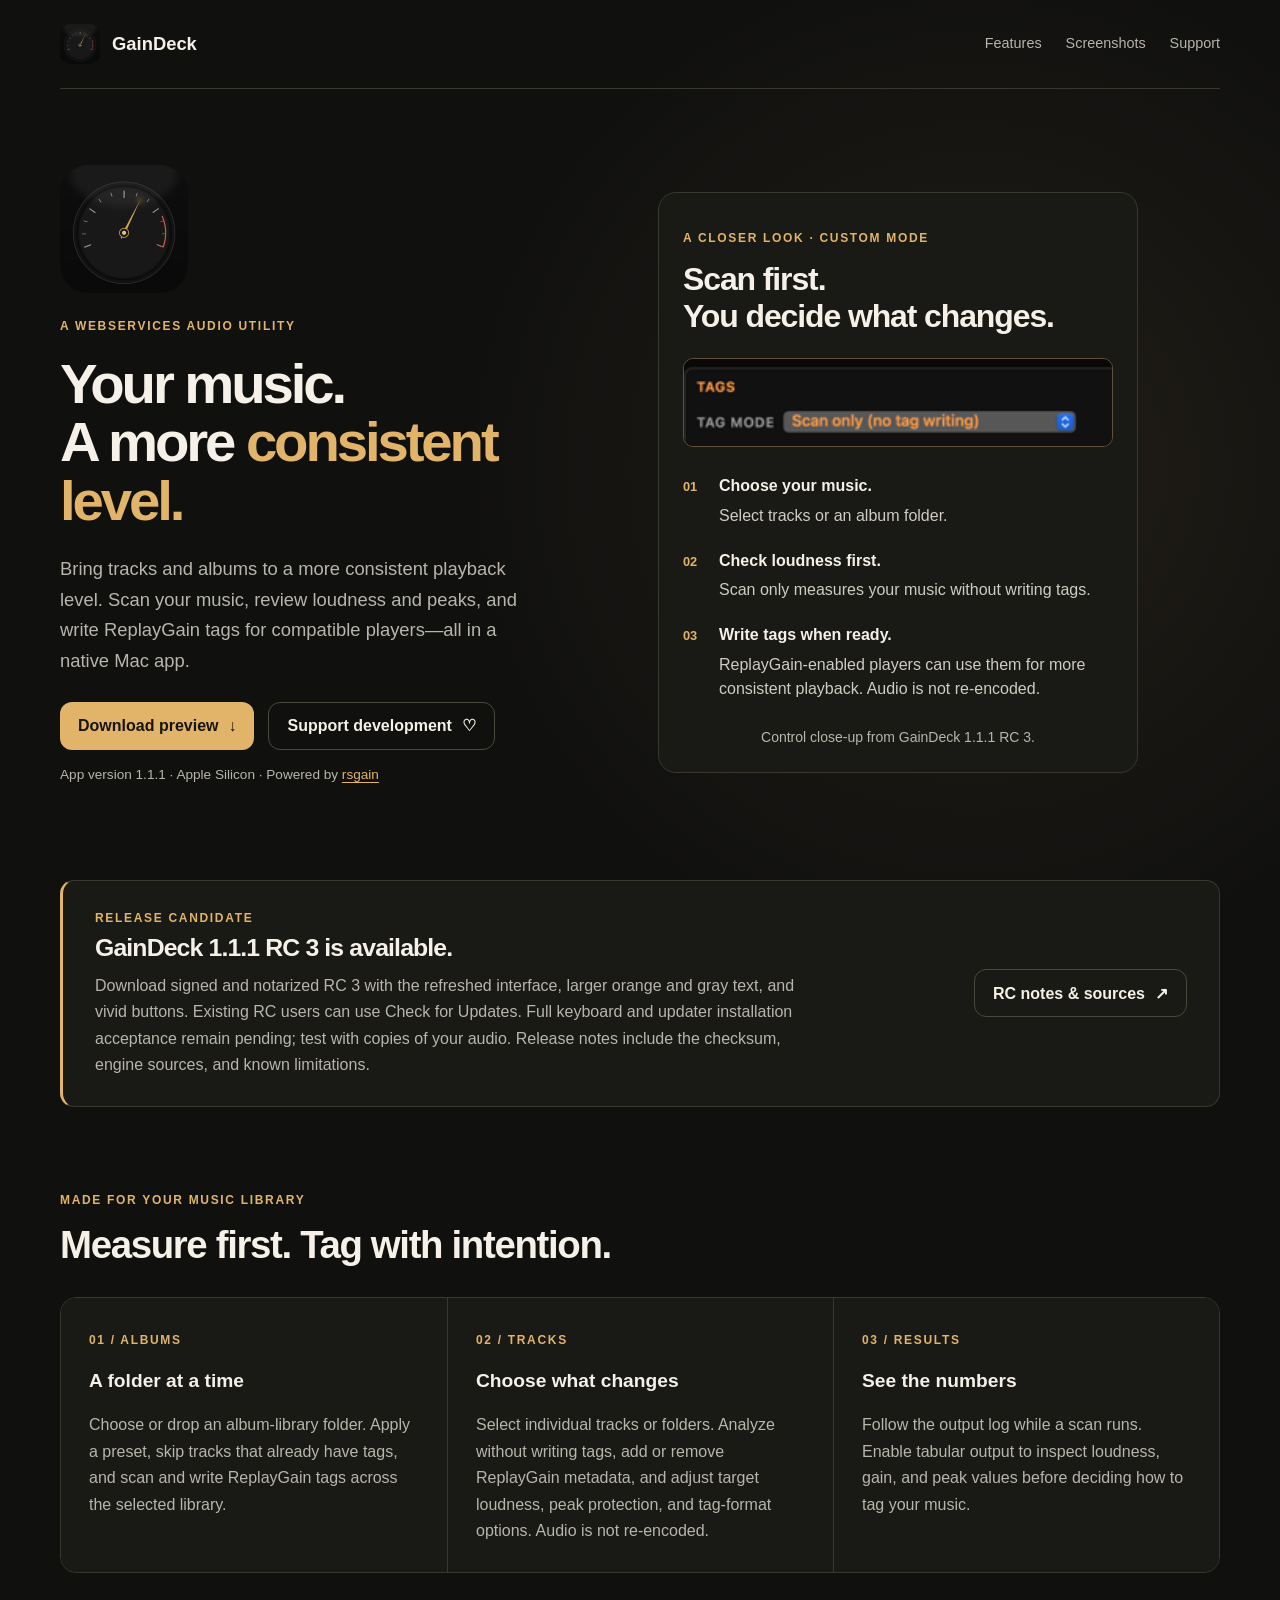
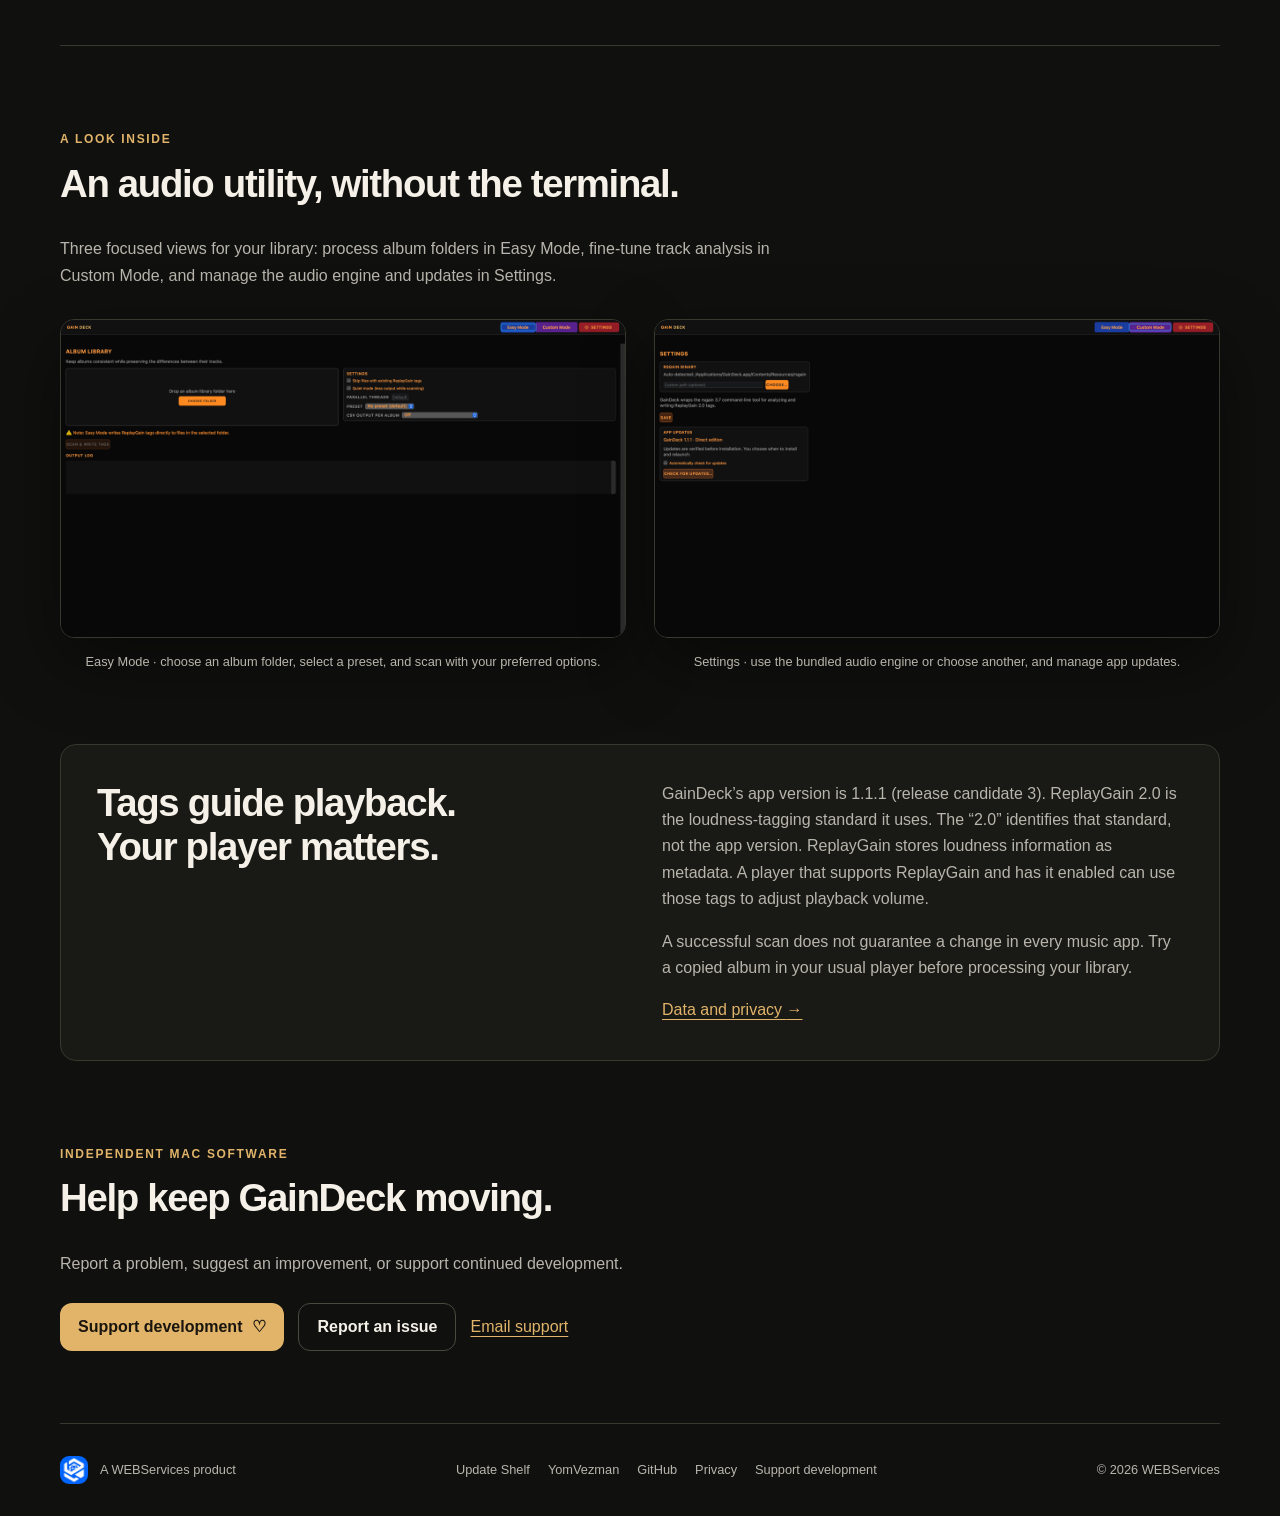
==== commit 7c0f5682: "Distinguish app version 1.1.1 from ReplayGain standard" ====
--- a/index.html
+++ b/index.html
@@ -5,7 +5,7 @@
 <a class="skip" href="#main">Skip to content</a>
 <header class="wrap site-header"><a class="brand" href="./"><img src="assets/gaindeck-icon.png" alt="" width="40" height="40">GainDeck</a><nav aria-label="Main navigation"><a href="#features">Features</a><a href="#screenshots">Screenshots</a><a href="#support">Support</a></nav></header>
 <main id="main" class="wrap">
-<section class="hero"><div class="hero-copy"><img class="hero-icon" src="assets/gaindeck-icon.png" alt="GainDeck app icon: a gold VU meter" width="128" height="128"><p class="eyebrow">A WEBServices audio utility</p><h1>Your music.<br>A more <span>consistent level.</span></h1><p class="intro">Bring tracks and albums to a more consistent playback level. Scan your music, review loudness and peaks, and write ReplayGain tags for compatible players—all in a native Mac app.</p><div class="actions"><a class="button primary" href="https://github.com/WEBServices-ORG/gaindeck-releases/releases/download/v1.1.1-rc.3/GainDeck-1.1.1-arm64.dmg">Download preview <span aria-hidden="true">↓</span></a><a class="button secondary" href="https://www.paypal.com/ncp/payment/VRVYW4BB3CH3L" target="_blank" rel="noopener noreferrer">Support development <span aria-hidden="true">♡</span></a></div><p class="small">Apple Silicon · ReplayGain 2.0 · Powered by <a href="https://github.com/complexlogic/rsgain">rsgain</a></p></div>
+<section class="hero"><div class="hero-copy"><img class="hero-icon" src="assets/gaindeck-icon.png" alt="GainDeck app icon: a gold VU meter" width="128" height="128"><p class="eyebrow">A WEBServices audio utility</p><h1>Your music.<br>A more <span>consistent level.</span></h1><p class="intro">Bring tracks and albums to a more consistent playback level. Scan your music, review loudness and peaks, and write ReplayGain tags for compatible players—all in a native Mac app.</p><div class="actions"><a class="button primary" href="https://github.com/WEBServices-ORG/gaindeck-releases/releases/download/v1.1.1-rc.3/GainDeck-1.1.1-arm64.dmg">Download preview <span aria-hidden="true">↓</span></a><a class="button secondary" href="https://www.paypal.com/ncp/payment/VRVYW4BB3CH3L" target="_blank" rel="noopener noreferrer">Support development <span aria-hidden="true">♡</span></a></div><p class="small">App version 1.1.1 · Apple Silicon · Powered by <a href="https://github.com/complexlogic/rsgain">rsgain</a></p></div>
 <figure class="hero-art workflow-card">
 <p class="eyebrow">A closer look · Custom Mode</p>
 <h2>Scan first.<br>You decide what changes.</h2>
@@ -20,7 +20,7 @@
 <section id="download" class="release-panel" aria-labelledby="release-title"><div><p class="eyebrow">Release candidate</p><h2 id="release-title">GainDeck 1.1.1 RC 3 is available.</h2><p>Download signed and notarized RC 3 with the refreshed interface, larger orange and gray text, and vivid buttons. Existing RC users can use Check for Updates. Full keyboard and updater installation acceptance remain pending; test with copies of your audio. Release notes include the checksum, engine sources, and known limitations.</p></div><a class="button secondary" href="https://github.com/WEBServices-ORG/gaindeck-releases/releases/tag/v1.1.1-rc.3">RC notes &amp; sources <span aria-hidden="true">↗</span></a></section>
 <section id="features" class="section"><p class="eyebrow">Made for your music library</p><h2>Measure first. Tag with intention.</h2><div class="features"><article><span class="number">01 / ALBUMS</span><h3>A folder at a time</h3><p>Choose or drop an album-library folder. Apply a preset, skip tracks that already have tags, and scan and write ReplayGain tags across the selected library.</p></article><article><span class="number">02 / TRACKS</span><h3>Choose what changes</h3><p>Select individual tracks or folders. Analyze without writing tags, add or remove ReplayGain metadata, and adjust target loudness, peak protection, and tag-format options. Audio is not re-encoded.</p></article><article><span class="number">03 / RESULTS</span><h3>See the numbers</h3><p>Follow the output log while a scan runs. Enable tabular output to inspect loudness, gain, and peak values before deciding how to tag your music.</p></article></div></section>
 <section id="screenshots" class="section"><p class="eyebrow">A look inside</p><h2>An audio utility, without the terminal.</h2><p class="section-intro">Three focused views for your library: process album folders in Easy Mode, fine-tune track analysis in Custom Mode, and manage the audio engine and updates in Settings.</p><div class="screenshot-grid"><figure class="wide-shot"><div class="product-screenshot"><img src="assets/gaindeck-easy-20261113-720p.png" alt="Easy Mode showing a library folder drop area, scan settings and tag-writing warning." width="1280" height="720" loading="lazy"></div><figcaption>Easy Mode · choose an album folder, select a preset, and scan with your preferred options.</figcaption></figure><figure class="wide-shot"><div class="product-screenshot"><img src="assets/gaindeck-settings-20261113-720p.png" alt="GainDeck Settings with engine selection and app updates." width="1280" height="720" loading="lazy"></div><figcaption>Settings · use the bundled audio engine or choose another, and manage app updates.</figcaption></figure></div></section>
-<section class="quiet-panel"><h2>Tags guide playback.<br>Your player matters.</h2><div><p>ReplayGain stores loudness information as metadata. A player that supports ReplayGain and has it enabled can use those tags to adjust playback volume.</p><p>A successful scan does not guarantee a change in every music app. Try a copied album in your usual player before processing your library.</p><a href="privacy.html">Data and privacy <span aria-hidden="true">→</span></a></div></section>
+<section class="quiet-panel"><h2>Tags guide playback.<br>Your player matters.</h2><div><p>GainDeck’s app version is 1.1.1 (release candidate 3). ReplayGain 2.0 is the loudness-tagging standard it uses. The “2.0” identifies that standard, not the app version. ReplayGain stores loudness information as metadata. A player that supports ReplayGain and has it enabled can use those tags to adjust playback volume.</p><p>A successful scan does not guarantee a change in every music app. Try a copied album in your usual player before processing your library.</p><a href="privacy.html">Data and privacy <span aria-hidden="true">→</span></a></div></section>
 <section id="support" class="section"><p class="eyebrow">Independent Mac software</p><h2>Help keep GainDeck moving.</h2><p class="section-intro">Report a problem, suggest an improvement, or support continued development.</p><div class="actions"><a class="button primary" href="https://www.paypal.com/ncp/payment/VRVYW4BB3CH3L" target="_blank" rel="noopener noreferrer">Support development <span aria-hidden="true">♡</span></a><a class="button secondary" href="https://github.com/WEBServices-ORG/gaindeck-releases/issues">Report an issue</a><a href="mailto:beacons_mobile_9k@icloud.com">Email support</a></div></section>
 </main>
 <footer class="wrap site-footer"><div class="publisher"><img src="assets/webservices-mark.png" alt="" width="28" height="28"><span>A WEBServices product</span></div><nav aria-label="Related products and support"><a href="https://webservices-org.github.io/update-shelf-releases/">Update Shelf</a><a href="https://webservices-org.github.io/yomvezman-releases/">YomVezman</a><a href="https://github.com/WEBServices-ORG/gaindeck-releases">GitHub</a><a href="privacy.html">Privacy</a><a href="https://www.paypal.com/ncp/payment/VRVYW4BB3CH3L" target="_blank" rel="noopener noreferrer">Support development</a></nav><span>© 2026 WEBServices</span></footer>
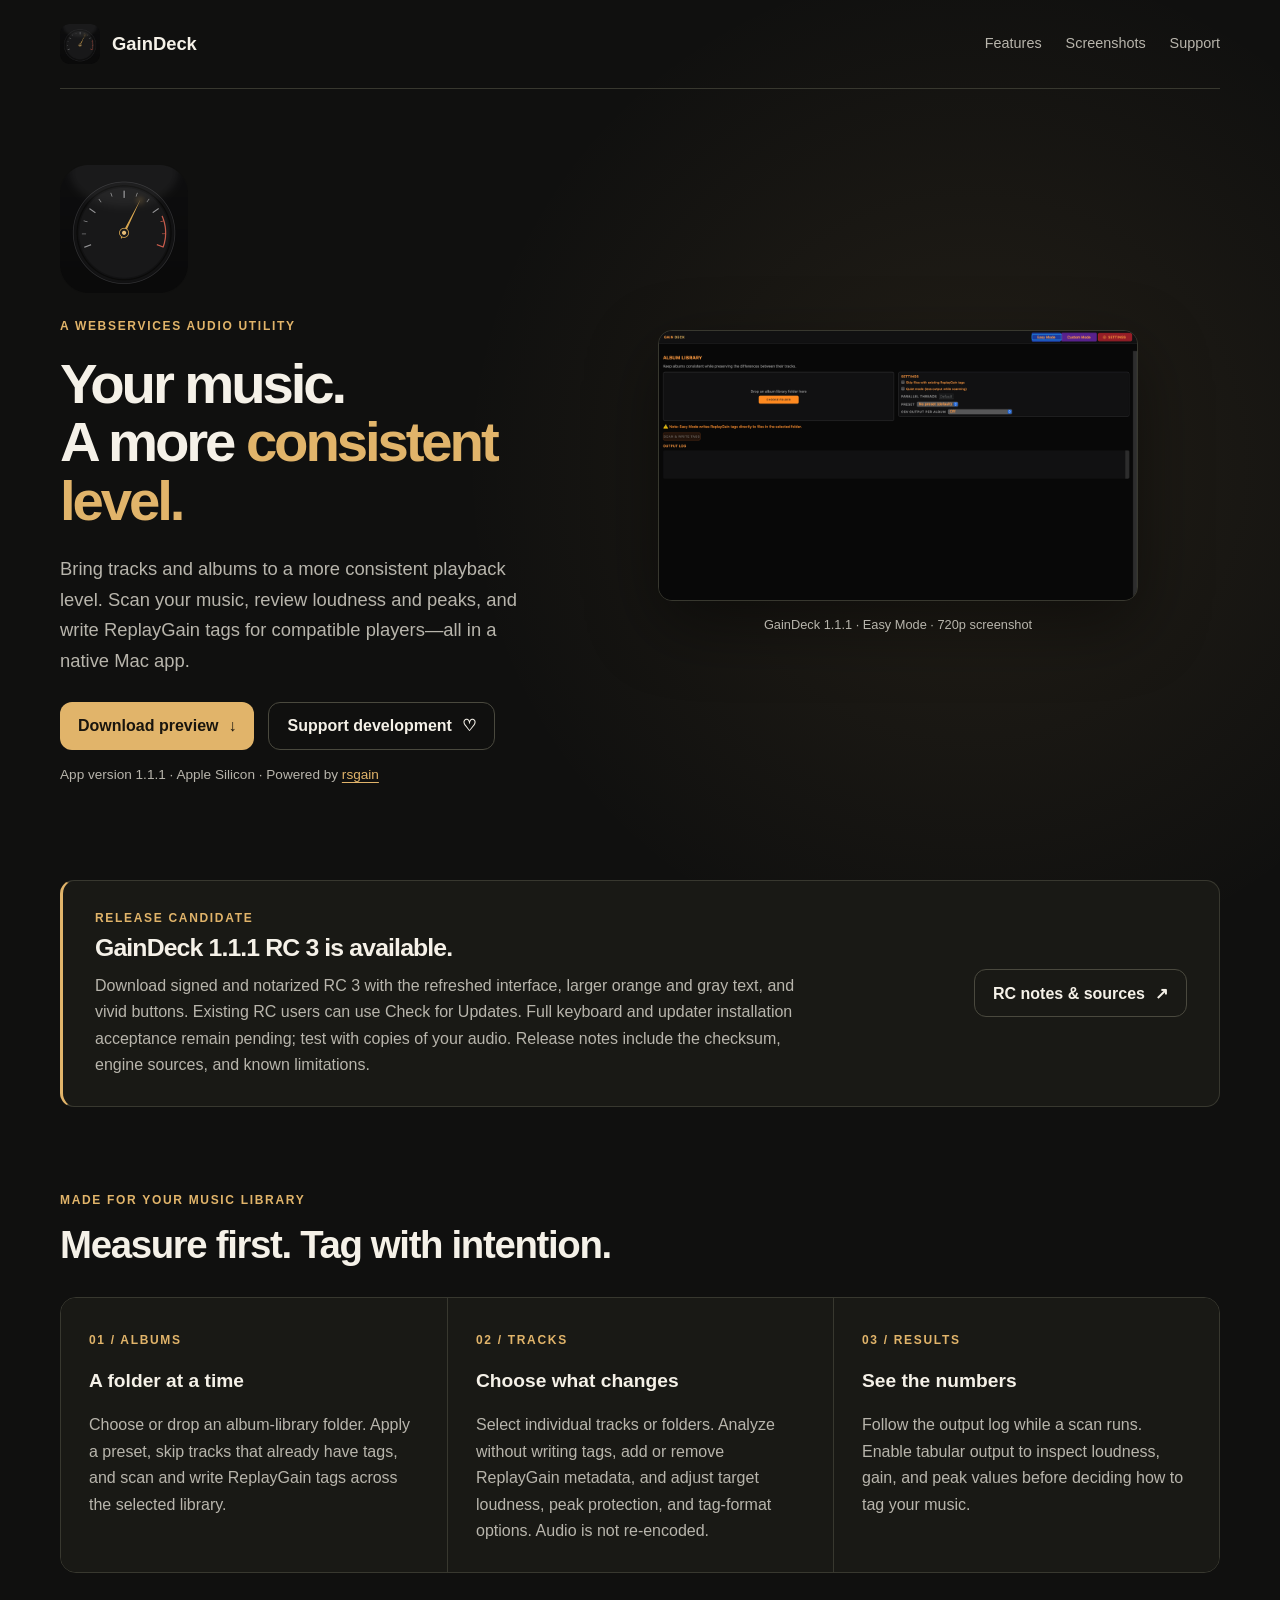
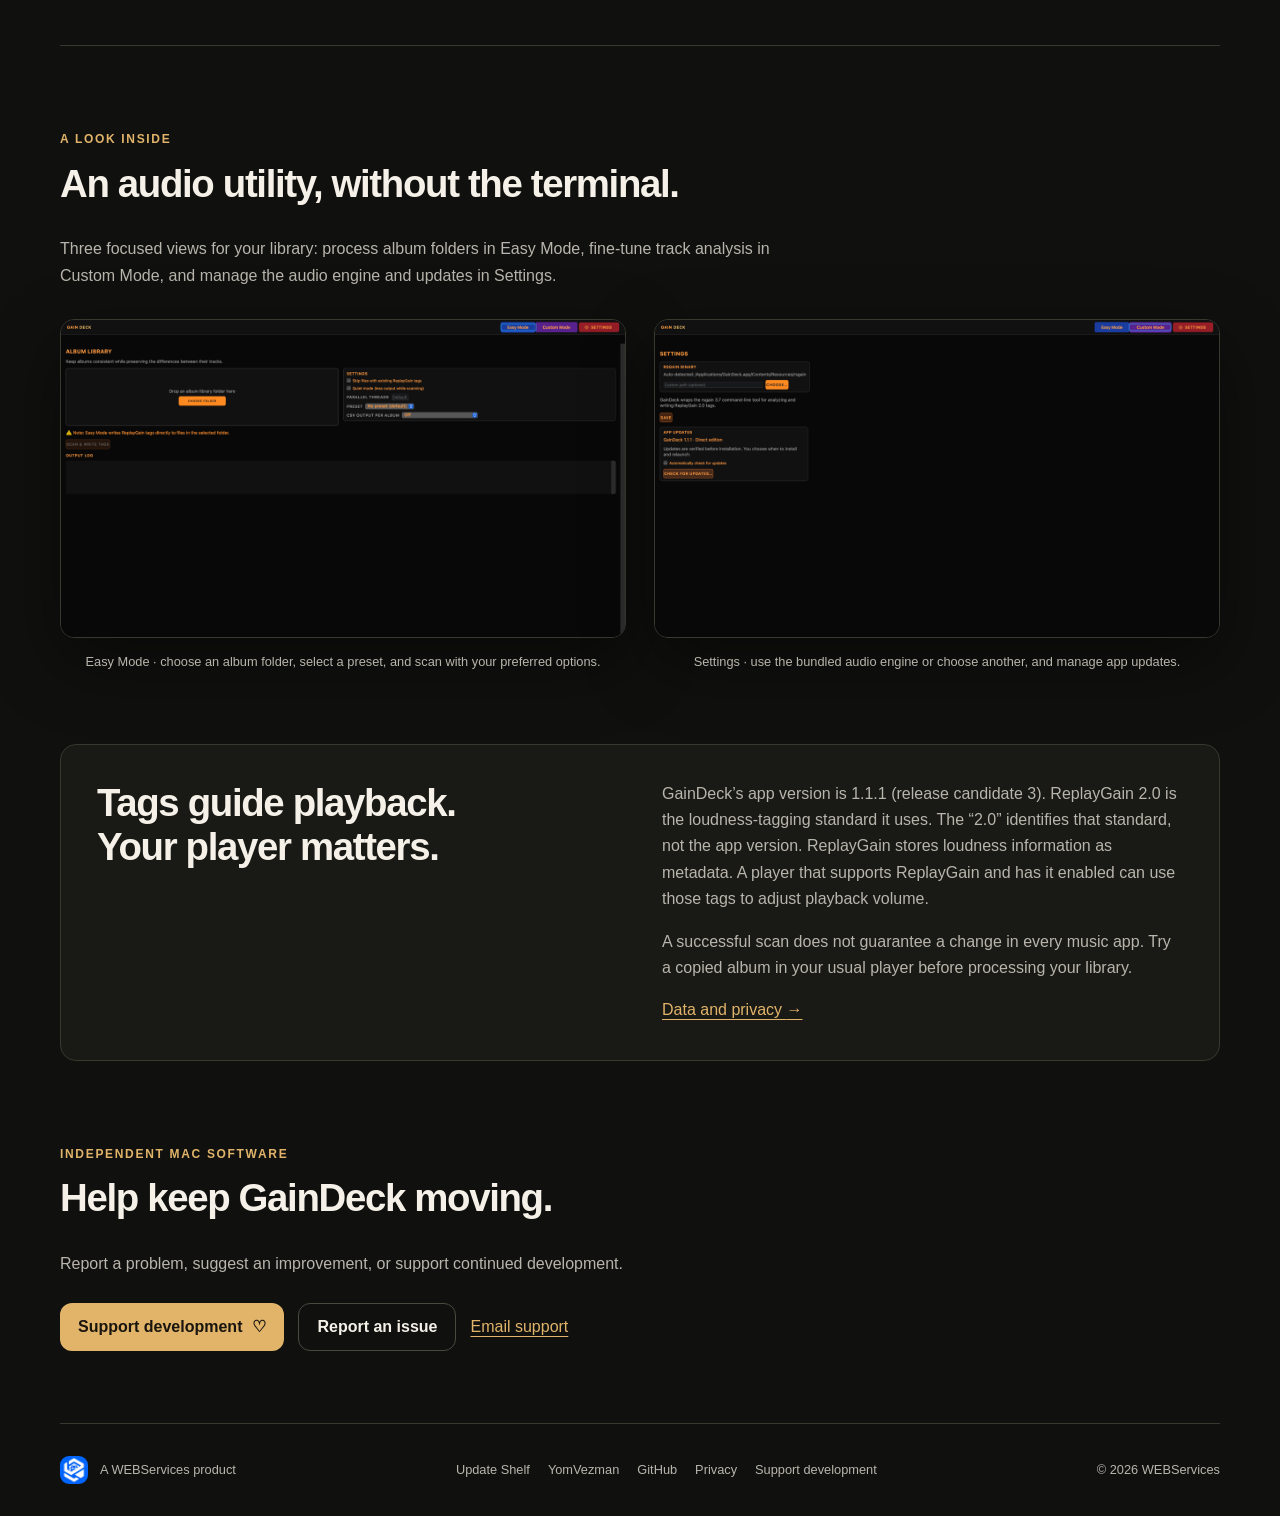
==== commit 3211646e: "Show full Easy Mode 720p screenshot at top of page" ====
--- a/index.html
+++ b/index.html
@@ -6,16 +6,9 @@
 <header class="wrap site-header"><a class="brand" href="./"><img src="assets/gaindeck-icon.png" alt="" width="40" height="40">GainDeck</a><nav aria-label="Main navigation"><a href="#features">Features</a><a href="#screenshots">Screenshots</a><a href="#support">Support</a></nav></header>
 <main id="main" class="wrap">
 <section class="hero"><div class="hero-copy"><img class="hero-icon" src="assets/gaindeck-icon.png" alt="GainDeck app icon: a gold VU meter" width="128" height="128"><p class="eyebrow">A WEBServices audio utility</p><h1>Your music.<br>A more <span>consistent level.</span></h1><p class="intro">Bring tracks and albums to a more consistent playback level. Scan your music, review loudness and peaks, and write ReplayGain tags for compatible players—all in a native Mac app.</p><div class="actions"><a class="button primary" href="https://github.com/WEBServices-ORG/gaindeck-releases/releases/download/v1.1.1-rc.3/GainDeck-1.1.1-arm64.dmg">Download preview <span aria-hidden="true">↓</span></a><a class="button secondary" href="https://www.paypal.com/ncp/payment/VRVYW4BB3CH3L" target="_blank" rel="noopener noreferrer">Support development <span aria-hidden="true">♡</span></a></div><p class="small">App version 1.1.1 · Apple Silicon · Powered by <a href="https://github.com/complexlogic/rsgain">rsgain</a></p></div>
-<figure class="hero-art workflow-card">
-<p class="eyebrow">A closer look · Custom Mode</p>
-<h2>Scan first.<br>You decide what changes.</h2>
-<div class="control-closeup"><img src="assets/gaindeck-custom-20261113-720p.png" alt="Real Custom Mode control: Tag mode is set to Scan only (no tag writing)." width="1280" height="720" fetchpriority="high"></div>
-<ol class="workflow-steps">
-<li><strong>Choose your music.</strong><span>Select tracks or an album folder.</span></li>
-<li><strong>Check loudness first.</strong><span>Scan only measures your music without writing tags.</span></li>
-<li><strong>Write tags when ready.</strong><span>ReplayGain-enabled players can use them for more consistent playback. Audio is not re-encoded.</span></li>
-</ol>
-<figcaption>Control close-up from GainDeck 1.1.1 RC 3.</figcaption>
+<figure class="hero-art">
+<div class="product-screenshot"><img src="assets/gaindeck-easy-20261113-720p.png" alt="GainDeck 1.1.1 Easy Mode with album folder selection, scan settings, and tag-writing warning." width="1280" height="720" fetchpriority="high"></div>
+<figcaption>GainDeck 1.1.1 · Easy Mode · 720p screenshot</figcaption>
 </figure></section>
 <section id="download" class="release-panel" aria-labelledby="release-title"><div><p class="eyebrow">Release candidate</p><h2 id="release-title">GainDeck 1.1.1 RC 3 is available.</h2><p>Download signed and notarized RC 3 with the refreshed interface, larger orange and gray text, and vivid buttons. Existing RC users can use Check for Updates. Full keyboard and updater installation acceptance remain pending; test with copies of your audio. Release notes include the checksum, engine sources, and known limitations.</p></div><a class="button secondary" href="https://github.com/WEBServices-ORG/gaindeck-releases/releases/tag/v1.1.1-rc.3">RC notes &amp; sources <span aria-hidden="true">↗</span></a></section>
 <section id="features" class="section"><p class="eyebrow">Made for your music library</p><h2>Measure first. Tag with intention.</h2><div class="features"><article><span class="number">01 / ALBUMS</span><h3>A folder at a time</h3><p>Choose or drop an album-library folder. Apply a preset, skip tracks that already have tags, and scan and write ReplayGain tags across the selected library.</p></article><article><span class="number">02 / TRACKS</span><h3>Choose what changes</h3><p>Select individual tracks or folders. Analyze without writing tags, add or remove ReplayGain metadata, and adjust target loudness, peak protection, and tag-format options. Audio is not re-encoded.</p></article><article><span class="number">03 / RESULTS</span><h3>See the numbers</h3><p>Follow the output log while a scan runs. Enable tabular output to inspect loudness, gain, and peak values before deciding how to tag your music.</p></article></div></section>
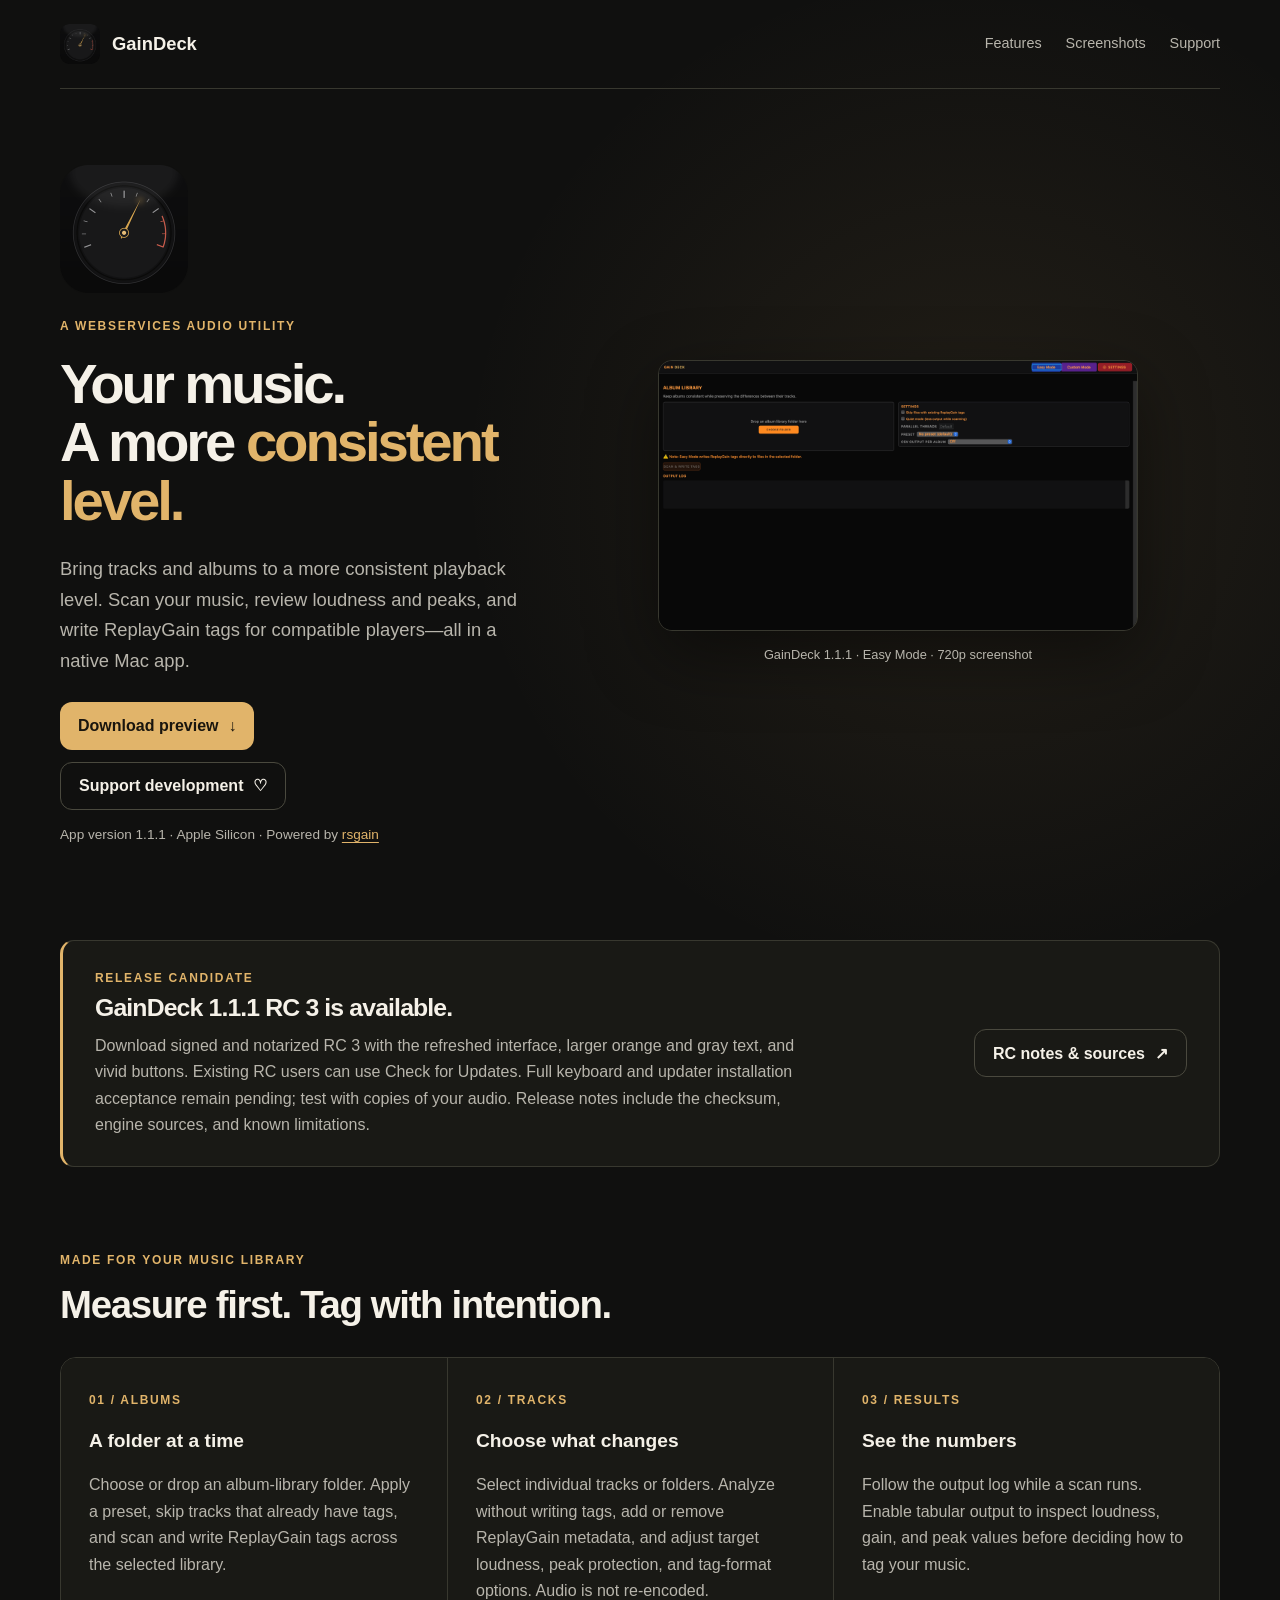
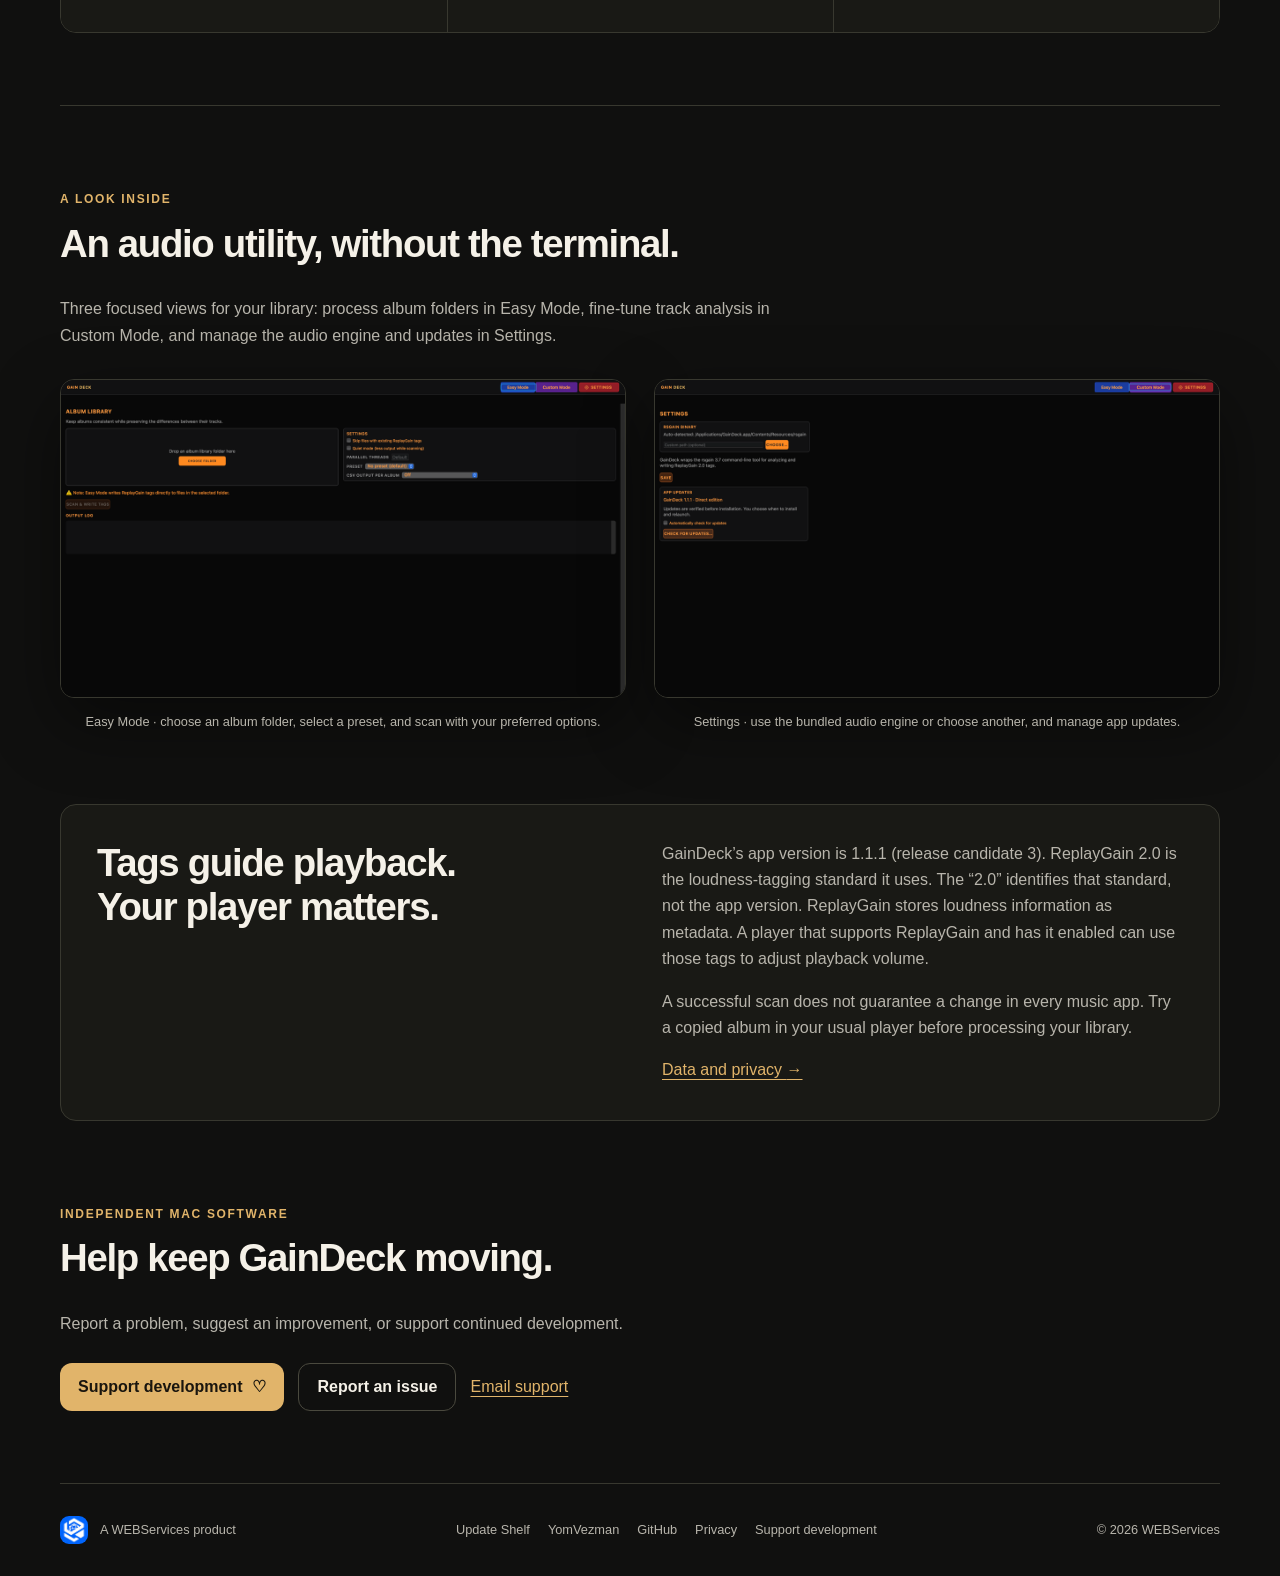
==== commit 1c898a5a: "Stack primary download and support buttons vertically" ====
--- a/index.html
+++ b/index.html
@@ -1,6 +1,6 @@
 <!doctype html>
 <html lang="en">
-<head><meta charset="utf-8"><meta name="viewport" content="width=device-width,initial-scale=1"><title>GainDeck — A consistent level for your music</title><meta name="description" content="Analyze tracks and album folders, inspect loudness and peaks, and manage ReplayGain tags in a native Mac app. GainDeck 1.1.1 RC 3 for Apple Silicon."><meta name="theme-color" content="#10100f"><link rel="icon" href="assets/gaindeck-icon.png" type="image/png"><link rel="stylesheet" href="styles.css"></head>
+<head><meta charset="utf-8"><meta name="viewport" content="width=device-width,initial-scale=1"><title>GainDeck — A consistent level for your music</title><meta name="description" content="Analyze tracks and album folders, inspect loudness and peaks, and manage ReplayGain tags in a native Mac app. GainDeck 1.1.1 RC 3 for Apple Silicon."><meta name="theme-color" content="#10100f"><link rel="icon" href="assets/gaindeck-icon.png" type="image/png"><link rel="stylesheet" href="styles.css?v=20261113-buttons"></head>
 <body>
 <a class="skip" href="#main">Skip to content</a>
 <header class="wrap site-header"><a class="brand" href="./"><img src="assets/gaindeck-icon.png" alt="" width="40" height="40">GainDeck</a><nav aria-label="Main navigation"><a href="#features">Features</a><a href="#screenshots">Screenshots</a><a href="#support">Support</a></nav></header>
--- a/styles.css
+++ b/styles.css
@@ -17,3 +17,6 @@
 .workflow-steps span{font-size:1rem;color:#cfccc3;line-height:1.5;margin-top:4px}
 .workflow-card figcaption{font-size:.875rem}
 @media(max-width:380px){.workflow-card{padding:16px}}
+
+/* Keep primary product actions consistent across WEBServices sites. */
+.hero-copy .actions{flex-direction:column;align-items:flex-start;gap:12px}
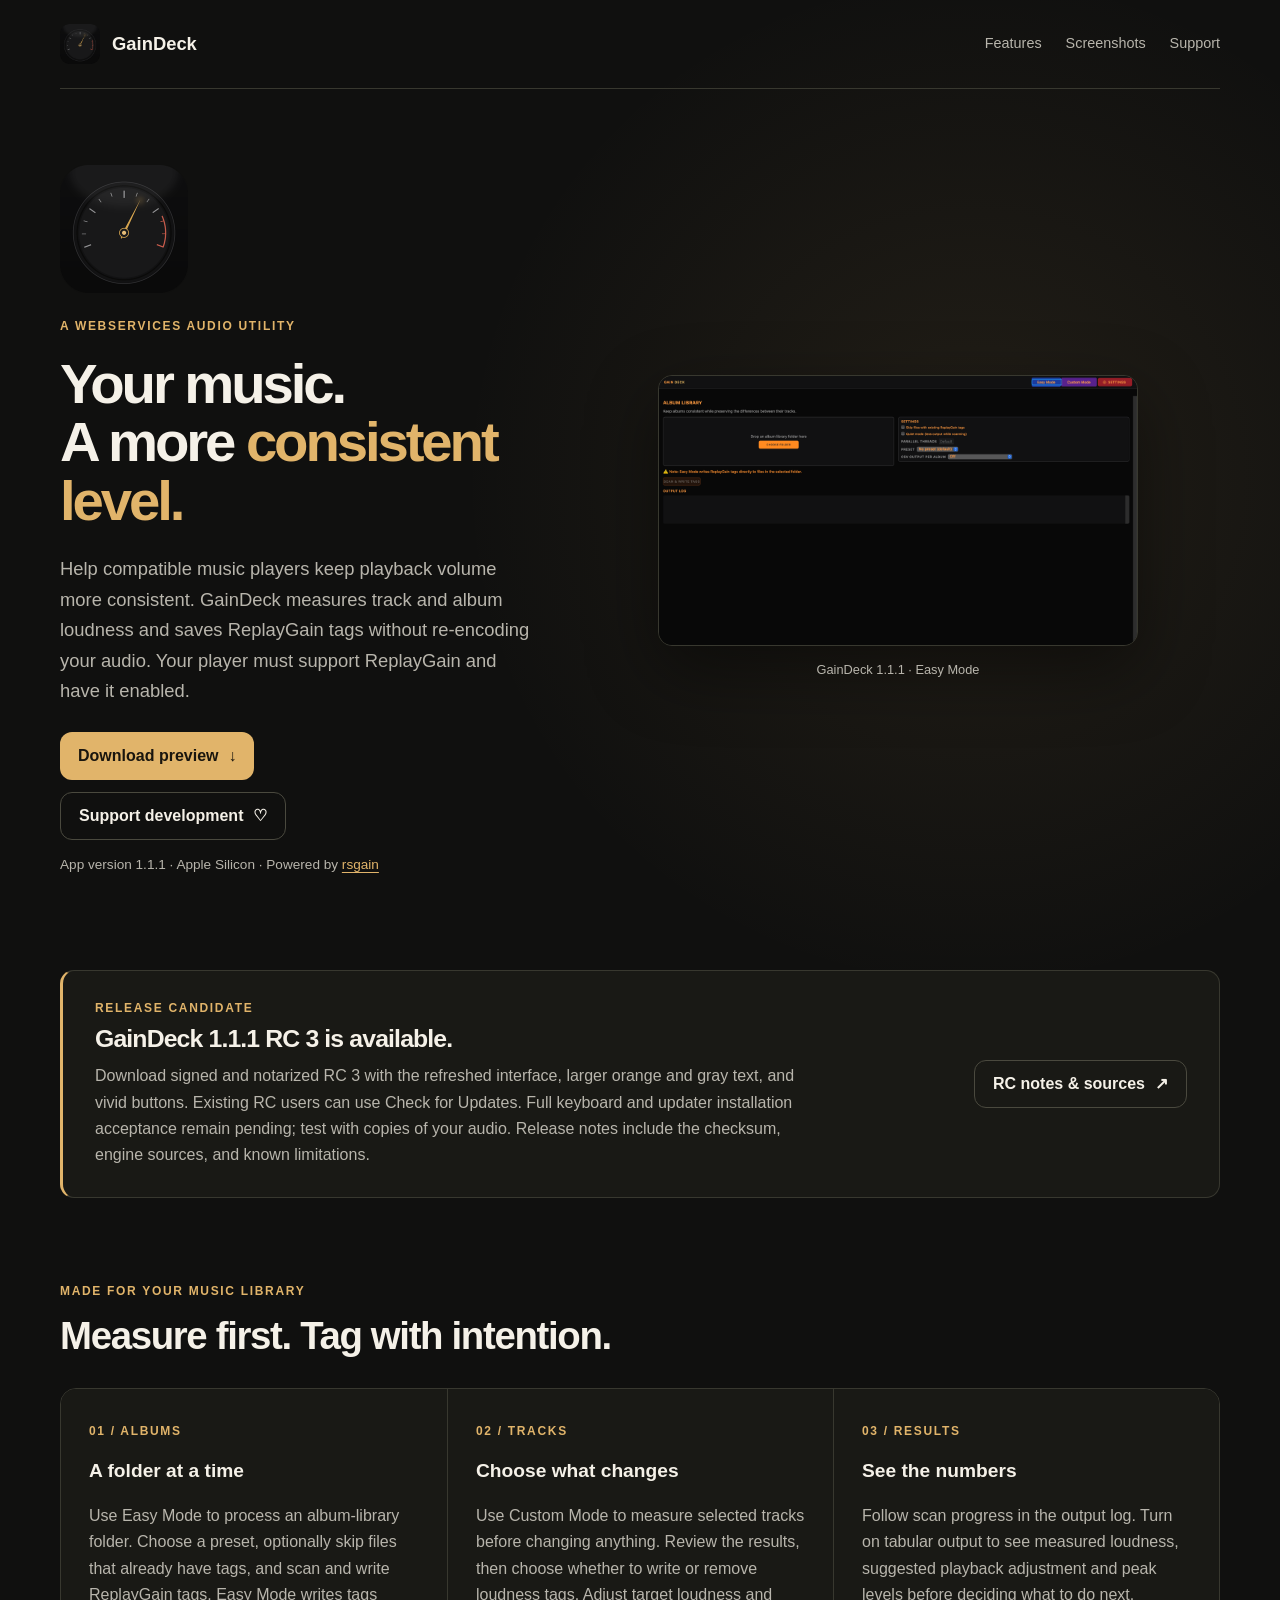
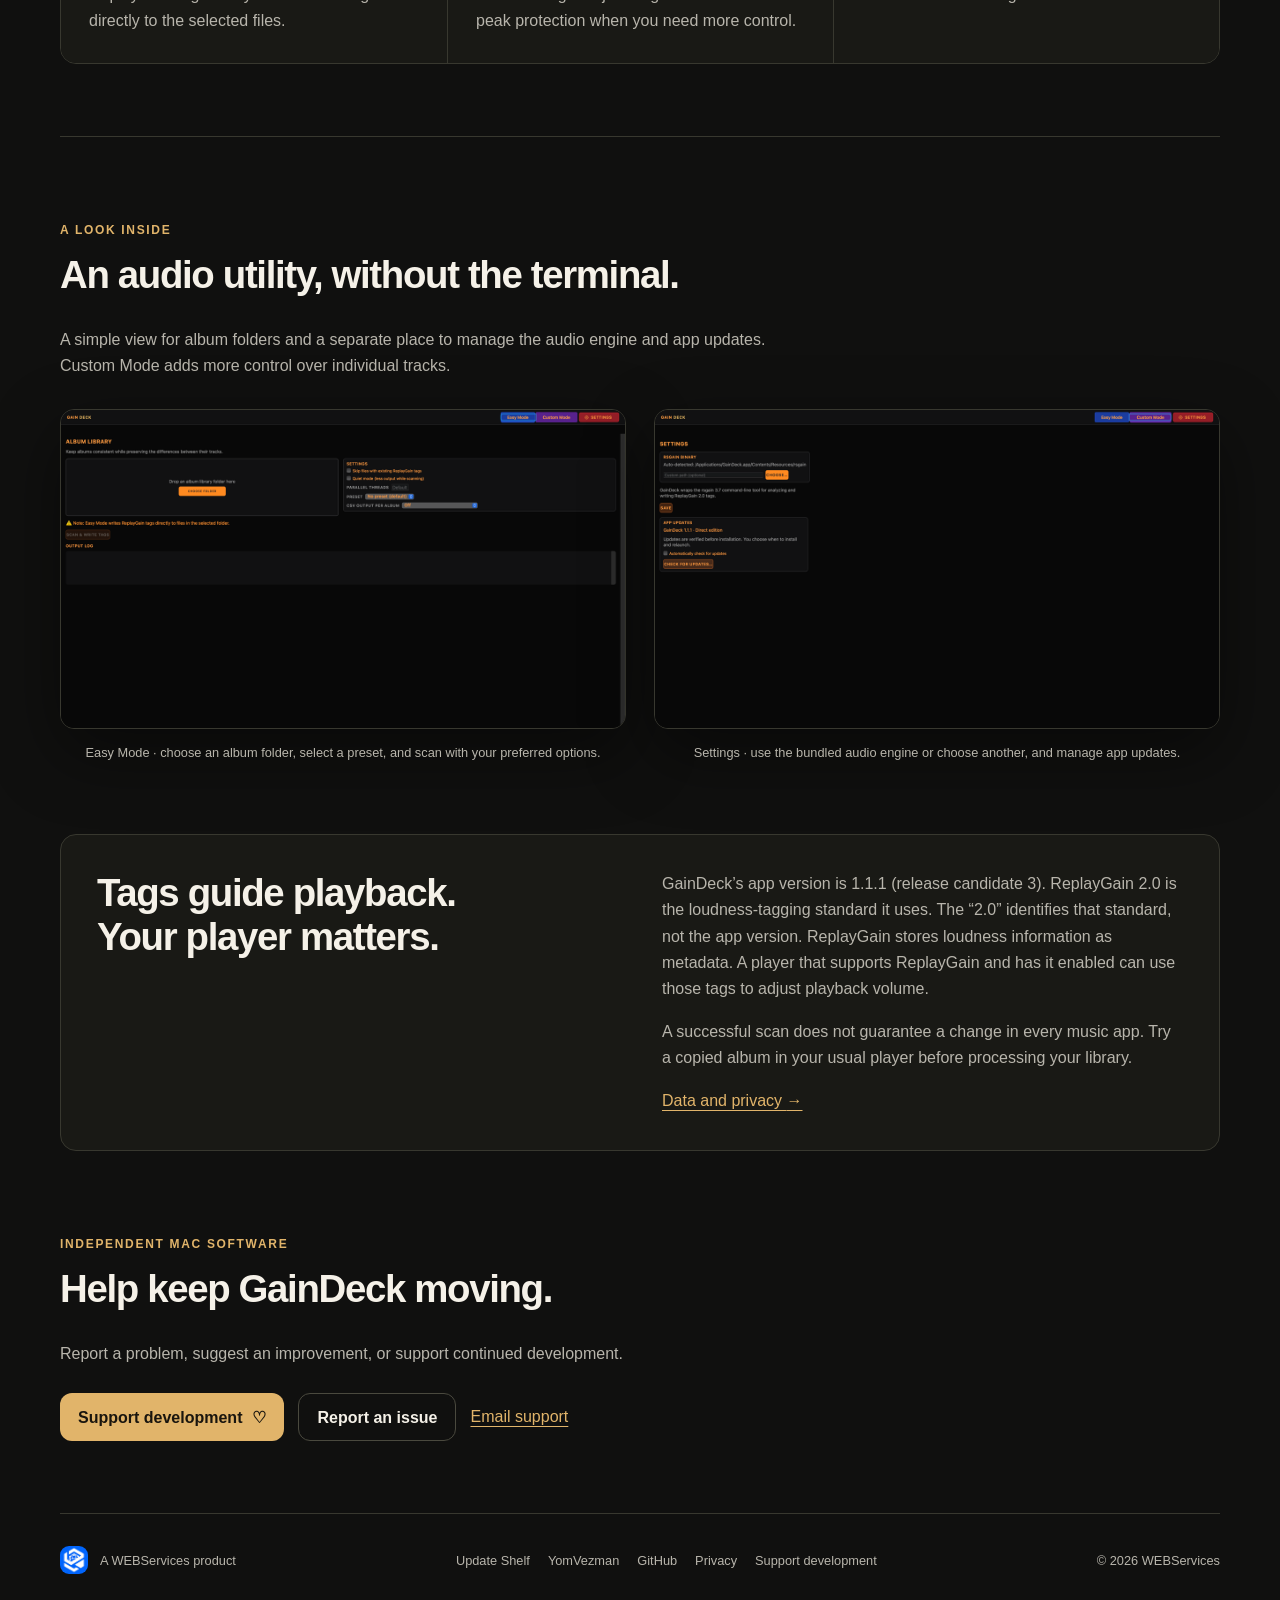
==== commit 3912b1a8: "Clarify GainDeck app descriptions for visitors" ====
--- a/index.html
+++ b/index.html
@@ -5,14 +5,14 @@
 <a class="skip" href="#main">Skip to content</a>
 <header class="wrap site-header"><a class="brand" href="./"><img src="assets/gaindeck-icon.png" alt="" width="40" height="40">GainDeck</a><nav aria-label="Main navigation"><a href="#features">Features</a><a href="#screenshots">Screenshots</a><a href="#support">Support</a></nav></header>
 <main id="main" class="wrap">
-<section class="hero"><div class="hero-copy"><img class="hero-icon" src="assets/gaindeck-icon.png" alt="GainDeck app icon: a gold VU meter" width="128" height="128"><p class="eyebrow">A WEBServices audio utility</p><h1>Your music.<br>A more <span>consistent level.</span></h1><p class="intro">Bring tracks and albums to a more consistent playback level. Scan your music, review loudness and peaks, and write ReplayGain tags for compatible players—all in a native Mac app.</p><div class="actions"><a class="button primary" href="https://github.com/WEBServices-ORG/gaindeck-releases/releases/download/v1.1.1-rc.3/GainDeck-1.1.1-arm64.dmg">Download preview <span aria-hidden="true">↓</span></a><a class="button secondary" href="https://www.paypal.com/ncp/payment/VRVYW4BB3CH3L" target="_blank" rel="noopener noreferrer">Support development <span aria-hidden="true">♡</span></a></div><p class="small">App version 1.1.1 · Apple Silicon · Powered by <a href="https://github.com/complexlogic/rsgain">rsgain</a></p></div>
+<section class="hero"><div class="hero-copy"><img class="hero-icon" src="assets/gaindeck-icon.png" alt="GainDeck app icon: a gold VU meter" width="128" height="128"><p class="eyebrow">A WEBServices audio utility</p><h1>Your music.<br>A more <span>consistent level.</span></h1><p class="intro">Help compatible music players keep playback volume more consistent. GainDeck measures track and album loudness and saves ReplayGain tags without re-encoding your audio. Your player must support ReplayGain and have it enabled.</p><div class="actions"><a class="button primary" href="https://github.com/WEBServices-ORG/gaindeck-releases/releases/download/v1.1.1-rc.3/GainDeck-1.1.1-arm64.dmg">Download preview <span aria-hidden="true">↓</span></a><a class="button secondary" href="https://www.paypal.com/ncp/payment/VRVYW4BB3CH3L" target="_blank" rel="noopener noreferrer">Support development <span aria-hidden="true">♡</span></a></div><p class="small">App version 1.1.1 · Apple Silicon · Powered by <a href="https://github.com/complexlogic/rsgain">rsgain</a></p></div>
 <figure class="hero-art">
 <div class="product-screenshot"><img src="assets/gaindeck-easy-20261113-720p.png" alt="GainDeck 1.1.1 Easy Mode with album folder selection, scan settings, and tag-writing warning." width="1280" height="720" fetchpriority="high"></div>
-<figcaption>GainDeck 1.1.1 · Easy Mode · 720p screenshot</figcaption>
+<figcaption>GainDeck 1.1.1 · Easy Mode</figcaption>
 </figure></section>
 <section id="download" class="release-panel" aria-labelledby="release-title"><div><p class="eyebrow">Release candidate</p><h2 id="release-title">GainDeck 1.1.1 RC 3 is available.</h2><p>Download signed and notarized RC 3 with the refreshed interface, larger orange and gray text, and vivid buttons. Existing RC users can use Check for Updates. Full keyboard and updater installation acceptance remain pending; test with copies of your audio. Release notes include the checksum, engine sources, and known limitations.</p></div><a class="button secondary" href="https://github.com/WEBServices-ORG/gaindeck-releases/releases/tag/v1.1.1-rc.3">RC notes &amp; sources <span aria-hidden="true">↗</span></a></section>
-<section id="features" class="section"><p class="eyebrow">Made for your music library</p><h2>Measure first. Tag with intention.</h2><div class="features"><article><span class="number">01 / ALBUMS</span><h3>A folder at a time</h3><p>Choose or drop an album-library folder. Apply a preset, skip tracks that already have tags, and scan and write ReplayGain tags across the selected library.</p></article><article><span class="number">02 / TRACKS</span><h3>Choose what changes</h3><p>Select individual tracks or folders. Analyze without writing tags, add or remove ReplayGain metadata, and adjust target loudness, peak protection, and tag-format options. Audio is not re-encoded.</p></article><article><span class="number">03 / RESULTS</span><h3>See the numbers</h3><p>Follow the output log while a scan runs. Enable tabular output to inspect loudness, gain, and peak values before deciding how to tag your music.</p></article></div></section>
-<section id="screenshots" class="section"><p class="eyebrow">A look inside</p><h2>An audio utility, without the terminal.</h2><p class="section-intro">Three focused views for your library: process album folders in Easy Mode, fine-tune track analysis in Custom Mode, and manage the audio engine and updates in Settings.</p><div class="screenshot-grid"><figure class="wide-shot"><div class="product-screenshot"><img src="assets/gaindeck-easy-20261113-720p.png" alt="Easy Mode showing a library folder drop area, scan settings and tag-writing warning." width="1280" height="720" loading="lazy"></div><figcaption>Easy Mode · choose an album folder, select a preset, and scan with your preferred options.</figcaption></figure><figure class="wide-shot"><div class="product-screenshot"><img src="assets/gaindeck-settings-20261113-720p.png" alt="GainDeck Settings with engine selection and app updates." width="1280" height="720" loading="lazy"></div><figcaption>Settings · use the bundled audio engine or choose another, and manage app updates.</figcaption></figure></div></section>
+<section id="features" class="section"><p class="eyebrow">Made for your music library</p><h2>Measure first. Tag with intention.</h2><div class="features"><article><span class="number">01 / ALBUMS</span><h3>A folder at a time</h3><p>Use Easy Mode to process an album-library folder. Choose a preset, optionally skip files that already have tags, and scan and write ReplayGain tags. Easy Mode writes tags directly to the selected files.</p></article><article><span class="number">02 / TRACKS</span><h3>Choose what changes</h3><p>Use Custom Mode to measure selected tracks before changing anything. Review the results, then choose whether to write or remove loudness tags. Adjust target loudness and peak protection when you need more control.</p></article><article><span class="number">03 / RESULTS</span><h3>See the numbers</h3><p>Follow scan progress in the output log. Turn on tabular output to see measured loudness, suggested playback adjustment and peak levels before deciding what to do next.</p></article></div></section>
+<section id="screenshots" class="section"><p class="eyebrow">A look inside</p><h2>An audio utility, without the terminal.</h2><p class="section-intro">A simple view for album folders and a separate place to manage the audio engine and app updates. Custom Mode adds more control over individual tracks.</p><div class="screenshot-grid"><figure class="wide-shot"><div class="product-screenshot"><img src="assets/gaindeck-easy-20261113-720p.png" alt="Easy Mode showing a library folder drop area, scan settings and tag-writing warning." width="1280" height="720" loading="lazy"></div><figcaption>Easy Mode · choose an album folder, select a preset, and scan with your preferred options.</figcaption></figure><figure class="wide-shot"><div class="product-screenshot"><img src="assets/gaindeck-settings-20261113-720p.png" alt="GainDeck Settings with engine selection and app updates." width="1280" height="720" loading="lazy"></div><figcaption>Settings · use the bundled audio engine or choose another, and manage app updates.</figcaption></figure></div></section>
 <section class="quiet-panel"><h2>Tags guide playback.<br>Your player matters.</h2><div><p>GainDeck’s app version is 1.1.1 (release candidate 3). ReplayGain 2.0 is the loudness-tagging standard it uses. The “2.0” identifies that standard, not the app version. ReplayGain stores loudness information as metadata. A player that supports ReplayGain and has it enabled can use those tags to adjust playback volume.</p><p>A successful scan does not guarantee a change in every music app. Try a copied album in your usual player before processing your library.</p><a href="privacy.html">Data and privacy <span aria-hidden="true">→</span></a></div></section>
 <section id="support" class="section"><p class="eyebrow">Independent Mac software</p><h2>Help keep GainDeck moving.</h2><p class="section-intro">Report a problem, suggest an improvement, or support continued development.</p><div class="actions"><a class="button primary" href="https://www.paypal.com/ncp/payment/VRVYW4BB3CH3L" target="_blank" rel="noopener noreferrer">Support development <span aria-hidden="true">♡</span></a><a class="button secondary" href="https://github.com/WEBServices-ORG/gaindeck-releases/issues">Report an issue</a><a href="mailto:beacons_mobile_9k@icloud.com">Email support</a></div></section>
 </main>
